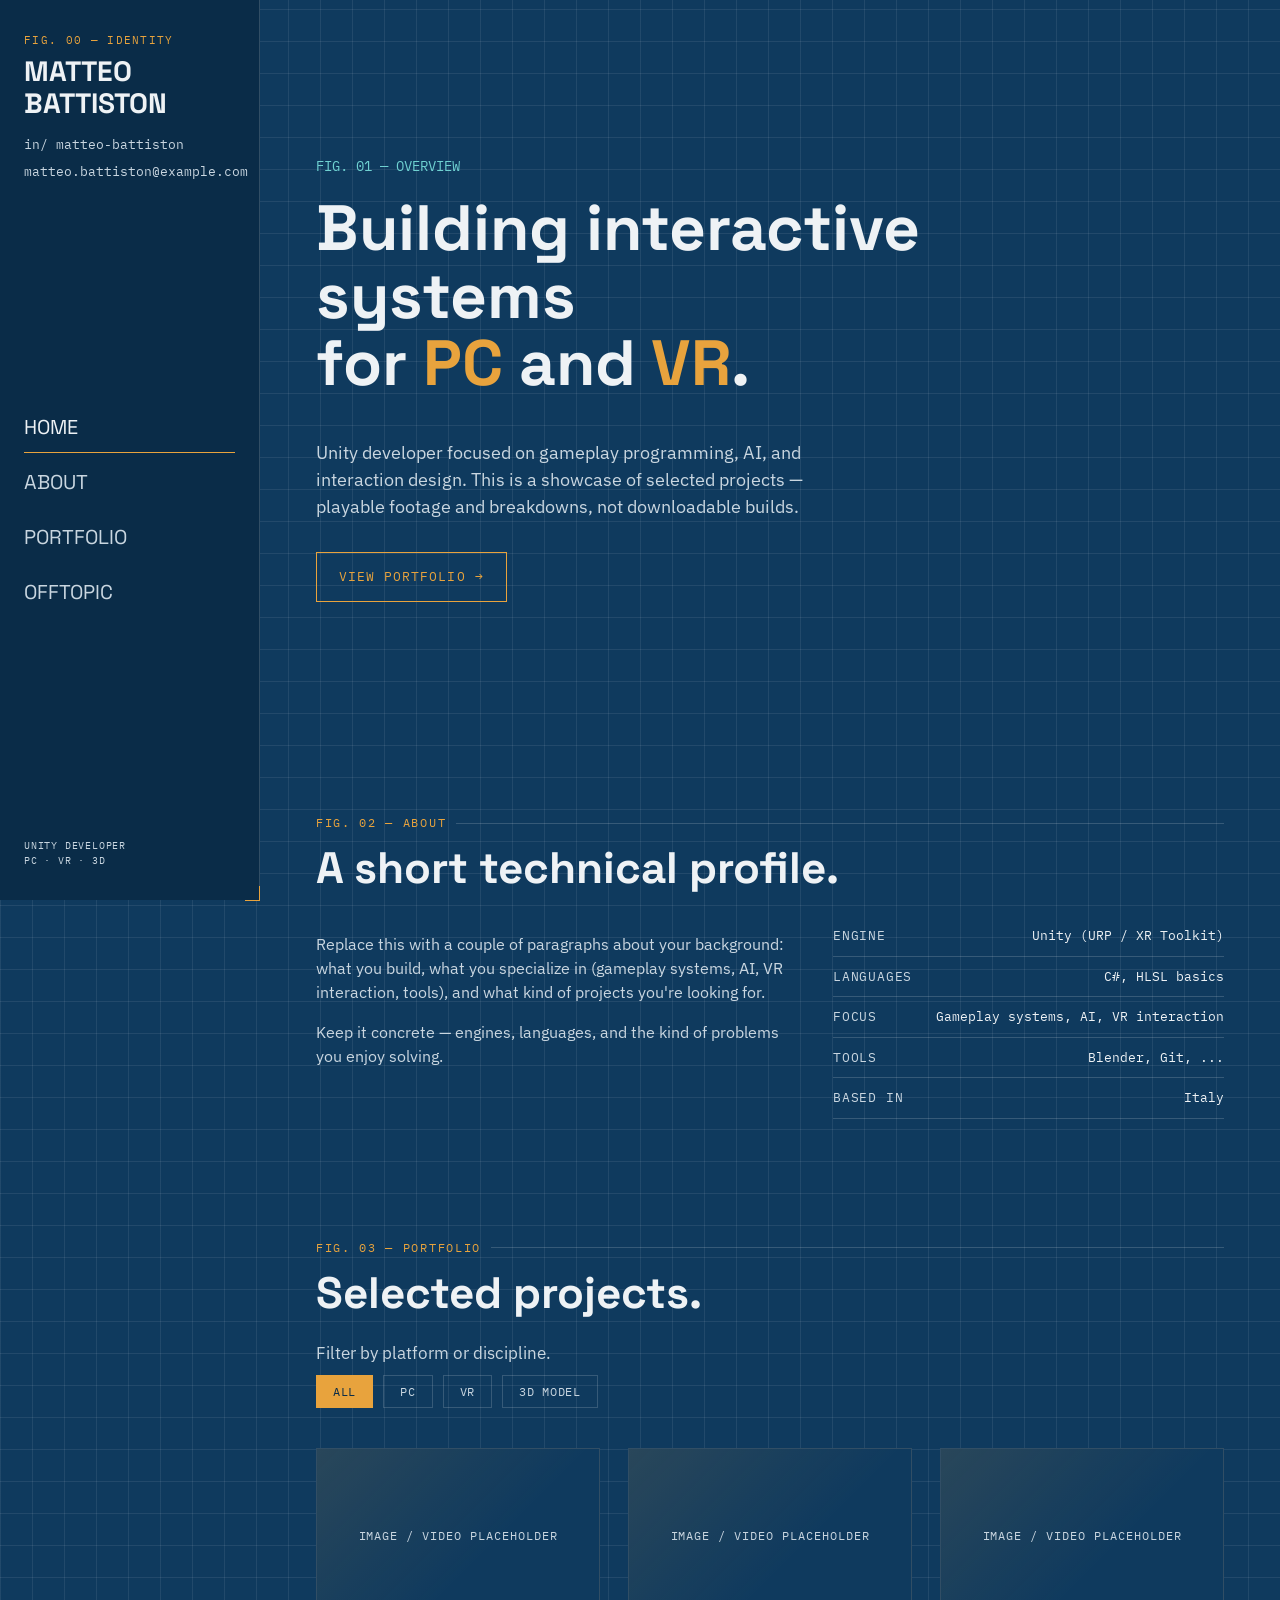
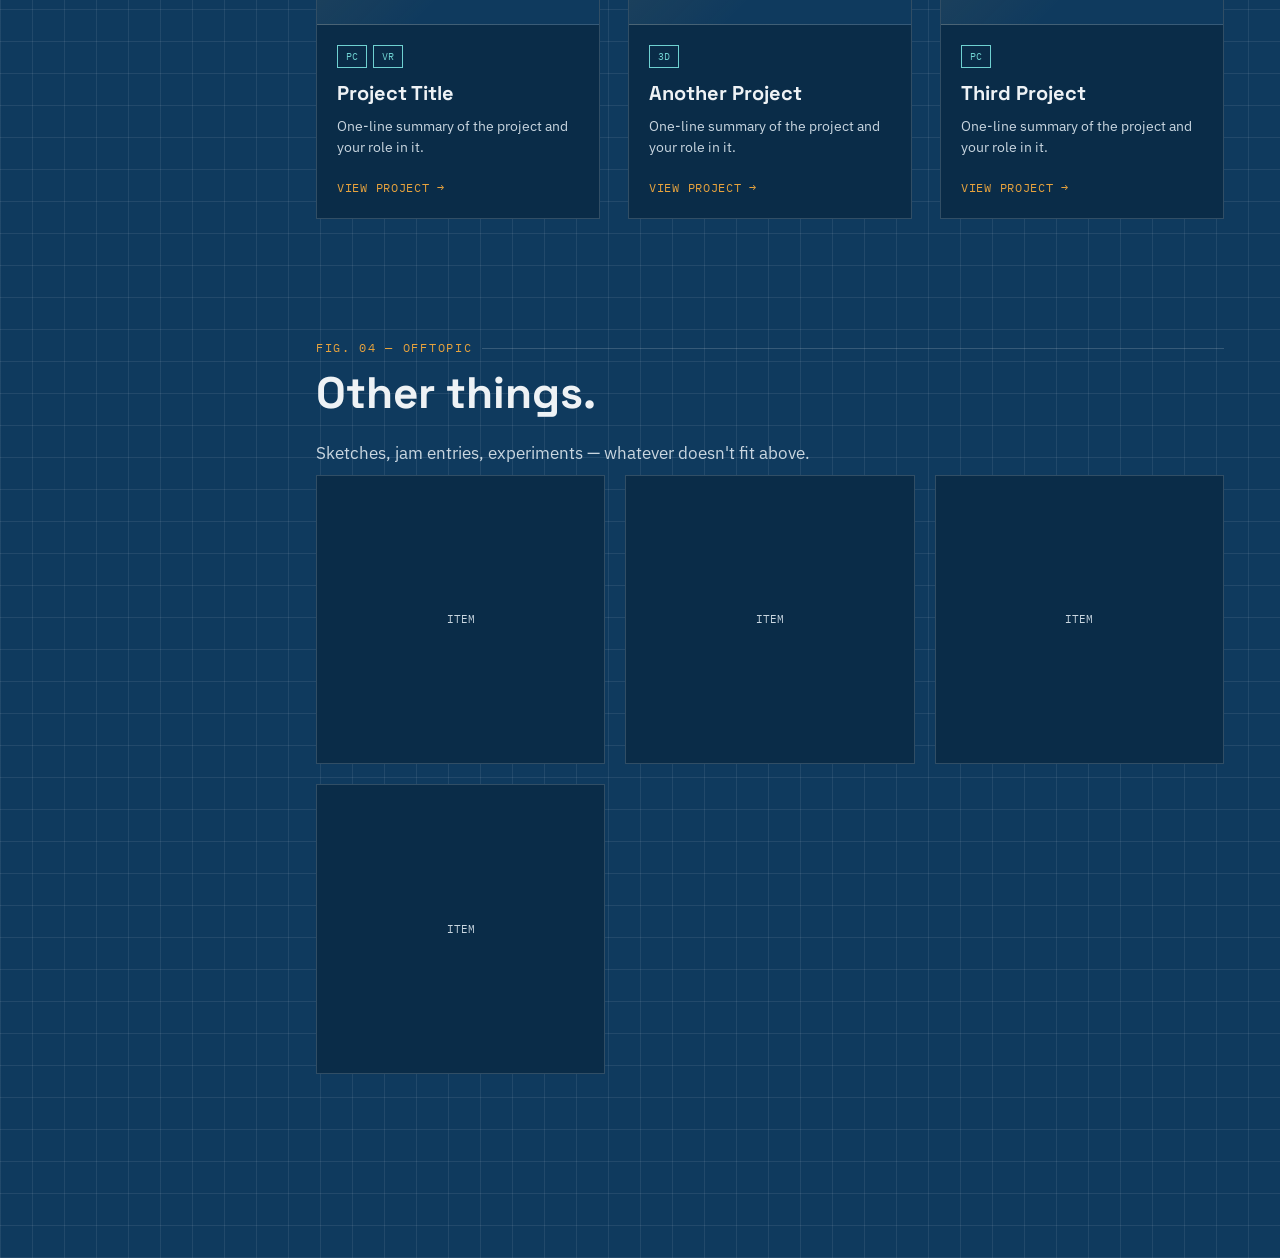
==== index.html @ e44322c7 "Revert "commit" This reverts commit 8cebbd20fed8169272d448eb774181d85ba2c4b0." ====
<!DOCTYPE html>
<html lang="en">
<head>
<meta charset="UTF-8">
<meta name="viewport" content="width=device-width, initial-scale=1.0">
<title>Matteo Battiston — Unity Developer Portfolio</title>
<link rel="preconnect" href="https://fonts.googleapis.com">
<link href="https://fonts.googleapis.com/css2?family=Space+Grotesk:wght@500;700&family=IBM+Plex+Sans:wght@400;500&family=IBM+Plex+Mono:wght@400;500&display=swap" rel="stylesheet">
<link rel="stylesheet" href="css/style.css">
</head>
<body>

<div class="layout">

  <!-- ============ SIDEBAR ============ -->
  <aside class="sidebar crosshair">
    <div>
      <div class="sidebar__id">FIG. 00 — IDENTITY</div>
      <h1 class="sidebar__name">Matteo<br>Battiston</h1>
      <div class="sidebar__contact">
        <a href="https://linkedin.com/in/matteo-battiston" target="_blank" rel="noopener">in/ matteo-battiston</a>
        <a href="mailto:matteo.battiston@example.com">matteo.battiston@example.com</a>
      </div>
    </div>

    <nav class="sidebar__nav">
      <a href="#home" class="is-active">Home</a>
      <a href="#about">About</a>
      <a href="#portfolio">Portfolio</a>
      <a href="#offtopic">Offtopic</a>
    </nav>

    <div class="sidebar__footer">Unity Developer<br>PC · VR · 3D</div>
  </aside>

  <!-- ============ MAIN ============ -->
  <main class="main">

    <!-- ---------- HOME ---------- -->
    <section id="home" class="section hero">
      <div class="hero__role">FIG. 01 — OVERVIEW</div>
      <h2 class="hero__title">Building interactive systems<br>for <span>PC</span> and <span>VR</span>.</h2>
      <p class="hero__desc">
        Unity developer focused on gameplay programming, AI, and interaction design.
        This is a showcase of selected projects — playable footage and breakdowns,
        not downloadable builds.
      </p>
      <a href="#portfolio" class="hero__cta">View Portfolio →</a>
    </section>

    <!-- ---------- ABOUT ---------- -->
    <section id="about" class="section">
      <div class="eyebrow">FIG. 02 — ABOUT</div>
      <h2 class="section__title">A short technical profile.</h2>

      <div class="about__grid">
        <div class="about__text">
          <p>
            Replace this with a couple of paragraphs about your background: what you build,
            what you specialize in (gameplay systems, AI, VR interaction, tools), and what
            kind of projects you're looking for.
          </p>
          <p>
            Keep it concrete — engines, languages, and the kind of problems you enjoy solving.
          </p>
        </div>

        <ul class="spec-list">
          <li><span>Engine</span><span>Unity (URP / XR Toolkit)</span></li>
          <li><span>Languages</span><span>C#, HLSL basics</span></li>
          <li><span>Focus</span><span>Gameplay systems, AI, VR interaction</span></li>
          <li><span>Tools</span><span>Blender, Git, ...</span></li>
          <li><span>Based in</span><span>Italy</span></li>
        </ul>
      </div>
    </section>

    <!-- ---------- PORTFOLIO ---------- -->
    <section id="portfolio" class="section">
      <div class="eyebrow">FIG. 03 — PORTFOLIO</div>
      <h2 class="section__title">Selected projects.</h2>
      <p class="section__lead">Filter by platform or discipline.</p>

      <div class="filters" role="group" aria-label="Filter projects">
        <button class="filter-chip is-active" data-filter="all">All</button>
        <button class="filter-chip" data-filter="pc">PC</button>
        <button class="filter-chip" data-filter="vr">VR</button>
        <button class="filter-chip" data-filter="3d">3D Model</button>
      </div>

      <div class="project-grid" id="project-grid">

        <!-- PROJECT CARD — duplicate this block per project -->
        <article class="project-card" data-tags="pc vr">
          <a href="project-example.html" class="project-card__media">
            <!-- Replace with <img src="assets/your-image.jpg" alt="..."> or a <video> -->
            IMAGE / VIDEO PLACEHOLDER
          </a>
          <div class="project-card__body">
            <div class="project-card__tags"><span>PC</span><span>VR</span></div>
            <h3 class="project-card__title">Project Title</h3>
            <p class="project-card__desc">One-line summary of the project and your role in it.</p>
            <a href="project-example.html" class="project-card__link">View project →</a>
          </div>
        </article>

        <article class="project-card" data-tags="3d">
          <a href="project-example.html" class="project-card__media">
            IMAGE / VIDEO PLACEHOLDER
          </a>
          <div class="project-card__body">
            <div class="project-card__tags"><span>3D</span></div>
            <h3 class="project-card__title">Another Project</h3>
            <p class="project-card__desc">One-line summary of the project and your role in it.</p>
            <a href="project-example.html" class="project-card__link">View project →</a>
          </div>
        </article>

        <article class="project-card" data-tags="pc">
          <a href="project-example.html" class="project-card__media">
            IMAGE / VIDEO PLACEHOLDER
          </a>
          <div class="project-card__body">
            <div class="project-card__tags"><span>PC</span></div>
            <h3 class="project-card__title">Third Project</h3>
            <p class="project-card__desc">One-line summary of the project and your role in it.</p>
            <a href="project-example.html" class="project-card__link">View project →</a>
          </div>
        </article>

      </div>
    </section>

    <!-- ---------- OFFTOPIC ---------- -->
    <section id="offtopic" class="section">
      <div class="eyebrow">FIG. 04 — OFFTOPIC</div>
      <h2 class="section__title">Other things.</h2>
      <p class="section__lead">Sketches, jam entries, experiments — whatever doesn't fit above.</p>

      <div class="offtopic__grid">
        <div class="offtopic__item">ITEM</div>
        <div class="offtopic__item">ITEM</div>
        <div class="offtopic__item">ITEM</div>
        <div class="offtopic__item">ITEM</div>
      </div>
    </section>

  </main>
</div>

<script src="js/main.js"></script>
</body>
</html>
---- css/style.css ----
/* =========================================================
   BLUEPRINT PORTFOLIO — design tokens
   ========================================================= */
:root {
  --ink-blue: #0f3a5e;        /* base blueprint background */
  --ink-blue-deep: #0a2c48;   /* darker panel */
  --grid-line: rgba(255, 255, 255, 0.08);
  --grid-line-strong: rgba(255, 255, 255, 0.16);
  --paper: #eef2f5;           /* off-white "paper" for text blocks */
  --paper-dim: #c9d6e0;
  --amber: #e8a33d;           /* signal accent */
  --amber-dim: #b9822c;
  --cyan-tag: #6fd1d1;

  --font-display: 'Space Grotesk', sans-serif;
  --font-body: 'IBM Plex Sans', sans-serif;
  --font-mono: 'IBM Plex Mono', monospace;
}

* { box-sizing: border-box; }

html { scroll-behavior: smooth; }

body {
  margin: 0;
  background-color: var(--ink-blue);
  background-image:
    repeating-linear-gradient(0deg, var(--grid-line) 0, var(--grid-line) 1px, transparent 1px, transparent 32px),
    repeating-linear-gradient(90deg, var(--grid-line) 0, var(--grid-line) 1px, transparent 1px, transparent 32px);
  color: var(--paper);
  font-family: var(--font-body);
  line-height: 1.5;
}

a { color: inherit; text-decoration: none; }

/* corner registration mark, reused on panels/cards */
.crosshair { position: relative; }
.crosshair::before,
.crosshair::after {
  content: "";
  position: absolute;
  width: 14px;
  height: 14px;
  border: 1px solid var(--amber);
  pointer-events: none;
}
.crosshair::before { top: -1px; left: -1px; border-right: none; border-bottom: none; }
.crosshair::after { bottom: -1px; right: -1px; border-left: none; border-top: none; }

/* =========================================================
   LAYOUT
   ========================================================= */
.layout {
  display: grid;
  grid-template-columns: 260px 1fr;
  min-height: 100vh;
}

/* ---------- SIDEBAR ---------- */
.sidebar {
  position: sticky;
  top: 0;
  align-self: start;
  height: 100vh;
  padding: 32px 24px;
  background: var(--ink-blue-deep);
  border-right: 1px solid var(--grid-line-strong);
  display: flex;
  flex-direction: column;
  gap: 40px;
}

.sidebar__id {
  font-family: var(--font-mono);
  font-size: 11px;
  letter-spacing: 0.12em;
  color: var(--amber);
  text-transform: uppercase;
  margin-bottom: 6px;
}

.sidebar__name {
  font-family: var(--font-display);
  font-size: 28px;
  line-height: 1.15;
  margin: 0 0 16px;
  text-transform: uppercase;
}

.sidebar__contact {
  display: flex;
  flex-direction: column;
  gap: 8px;
  font-family: var(--font-mono);
  font-size: 13px;
  color: var(--paper-dim);
}
.sidebar__contact a:hover { color: var(--amber); }

.sidebar__nav {
  display: flex;
  flex-direction: column;
  gap: 4px;
  margin-top: auto;
  margin-bottom: auto;
}
.sidebar__nav a {
  font-family: var(--font-display);
  font-size: 20px;
  text-transform: uppercase;
  padding: 10px 0;
  color: var(--paper-dim);
  border-bottom: 1px solid transparent;
  transition: color 0.15s ease, border-color 0.15s ease;
}
.sidebar__nav a:hover,
.sidebar__nav a.is-active {
  color: var(--paper);
  border-bottom-color: var(--amber);
}

.sidebar__footer {
  font-family: var(--font-mono);
  font-size: 10px;
  letter-spacing: 0.08em;
  color: var(--paper-dim);
  text-transform: uppercase;
}

/* ---------- MAIN ---------- */
.main { padding: 64px 56px; max-width: 1100px; }

.section { margin-bottom: 120px; scroll-margin-top: 40px; }

.eyebrow {
  font-family: var(--font-mono);
  font-size: 12px;
  letter-spacing: 0.14em;
  text-transform: uppercase;
  color: var(--amber);
  display: flex;
  align-items: center;
  gap: 10px;
  margin-bottom: 12px;
}
.eyebrow::after {
  content: "";
  flex: 1;
  height: 1px;
  background: var(--grid-line-strong);
}

.section__title {
  font-family: var(--font-display);
  font-size: 44px;
  line-height: 1.1;
  margin: 0 0 24px;
  max-width: 720px;
}

.section__lead {
  font-size: 17px;
  color: var(--paper-dim);
  max-width: 560px;
  margin-bottom: 8px;
}

/* ---------- HOME / HERO ---------- */
.hero {
  min-height: 70vh;
  display: flex;
  flex-direction: column;
  justify-content: center;
}
.hero__role {
  font-family: var(--font-mono);
  font-size: 14px;
  color: var(--cyan-tag);
  margin-bottom: 18px;
}
.hero__title {
  font-family: var(--font-display);
  font-size: 64px;
  line-height: 1.05;
  margin: 0 0 24px;
  max-width: 780px;
}
.hero__title span { color: var(--amber); }
.hero__desc {
  font-size: 18px;
  color: var(--paper-dim);
  max-width: 540px;
  margin-bottom: 32px;
}
.hero__cta {
  display: inline-flex;
  align-items: center;
  gap: 10px;
  font-family: var(--font-mono);
  font-size: 13px;
  text-transform: uppercase;
  letter-spacing: 0.08em;
  padding: 14px 22px;
  border: 1px solid var(--amber);
  color: var(--amber);
  width: fit-content;
  transition: background 0.15s ease, color 0.15s ease;
}
.hero__cta:hover { background: var(--amber); color: var(--ink-blue-deep); }

/* ---------- ABOUT ---------- */
.about__grid {
  display: grid;
  grid-template-columns: 1.2fr 1fr;
  gap: 48px;
  align-items: start;
}
.about__text p { color: var(--paper-dim); margin-bottom: 16px; }

.spec-list { list-style: none; margin: 0; padding: 0; }
.spec-list li {
  display: flex;
  justify-content: space-between;
  gap: 16px;
  font-family: var(--font-mono);
  font-size: 13px;
  padding: 10px 0;
  border-bottom: 1px solid var(--grid-line-strong);
}
.spec-list li span:first-child { color: var(--paper-dim); text-transform: uppercase; letter-spacing: 0.06em; }
.spec-list li span:last-child { color: var(--paper); }

/* ---------- PORTFOLIO FILTERS ---------- */
.filters {
  display: flex;
  flex-wrap: wrap;
  gap: 10px;
  margin-bottom: 40px;
}
.filter-chip {
  font-family: var(--font-mono);
  font-size: 12px;
  text-transform: uppercase;
  letter-spacing: 0.06em;
  padding: 8px 16px;
  border: 1px solid var(--grid-line-strong);
  color: var(--paper-dim);
  background: transparent;
  cursor: pointer;
  transition: all 0.15s ease;
}
.filter-chip:hover { border-color: var(--amber); color: var(--paper); }
.filter-chip.is-active {
  background: var(--amber);
  border-color: var(--amber);
  color: var(--ink-blue-deep);
}

/* ---------- PROJECT GRID ---------- */
.project-grid {
  display: grid;
  grid-template-columns: repeat(auto-fill, minmax(280px, 1fr));
  gap: 28px;
}

.project-card {
  background: var(--ink-blue-deep);
  border: 1px solid var(--grid-line-strong);
  display: flex;
  flex-direction: column;
  transition: transform 0.15s ease, border-color 0.15s ease;
}
.project-card:hover { transform: translateY(-4px); border-color: var(--amber); }

.project-card__media {
  aspect-ratio: 16 / 10;
  background:
    linear-gradient(135deg, rgba(232,163,61,0.12), transparent 60%),
    var(--ink-blue);
  border-bottom: 1px solid var(--grid-line-strong);
  display: flex;
  align-items: center;
  justify-content: center;
  color: var(--paper-dim);
  font-family: var(--font-mono);
  font-size: 12px;
  text-transform: uppercase;
  letter-spacing: 0.08em;
}
.project-card__media img,
.project-card__media video {
  width: 100%;
  height: 100%;
  object-fit: cover;
}

.project-card__body { padding: 20px; }

.project-card__tags {
  display: flex;
  gap: 6px;
  margin-bottom: 10px;
  font-family: var(--font-mono);
  font-size: 10px;
  text-transform: uppercase;
}
.project-card__tags span {
  padding: 3px 8px;
  border: 1px solid var(--cyan-tag);
  color: var(--cyan-tag);
}

.project-card__title {
  font-family: var(--font-display);
  font-size: 20px;
  margin: 0 0 8px;
}

.project-card__desc {
  font-size: 14px;
  color: var(--paper-dim);
  margin: 0 0 16px;
}

.project-card__link {
  font-family: var(--font-mono);
  font-size: 12px;
  text-transform: uppercase;
  color: var(--amber);
  letter-spacing: 0.06em;
}
.project-card__link:hover { text-decoration: underline; }

/* ---------- OFFTOPIC / MISC ---------- */
.offtopic__grid {
  display: grid;
  grid-template-columns: repeat(auto-fill, minmax(220px, 1fr));
  gap: 20px;
}
.offtopic__item {
  aspect-ratio: 1;
  background: var(--ink-blue-deep);
  border: 1px solid var(--grid-line-strong);
  display: flex;
  align-items: center;
  justify-content: center;
  color: var(--paper-dim);
  font-family: var(--font-mono);
  font-size: 11px;
  text-transform: uppercase;
}

/* ---------- RESPONSIVE ---------- */
@media (max-width: 860px) {
  .layout { grid-template-columns: 1fr; }
  .sidebar {
    position: relative;
    height: auto;
    flex-direction: row;
    flex-wrap: wrap;
    align-items: center;
    gap: 20px;
  }
  .sidebar__nav { flex-direction: row; flex-wrap: wrap; margin: 0; }
  .main { padding: 40px 24px; }
  .hero__title { font-size: 40px; }
  .about__grid { grid-template-columns: 1fr; }
}

/* Respect reduced motion */
@media (prefers-reduced-motion: reduce) {
  html { scroll-behavior: auto; }
  .project-card, .hero__cta { transition: none; }
}

/* Visible keyboard focus */
a:focus-visible, button:focus-visible {
  outline: 2px solid var(--amber);
  outline-offset: 2px;
}
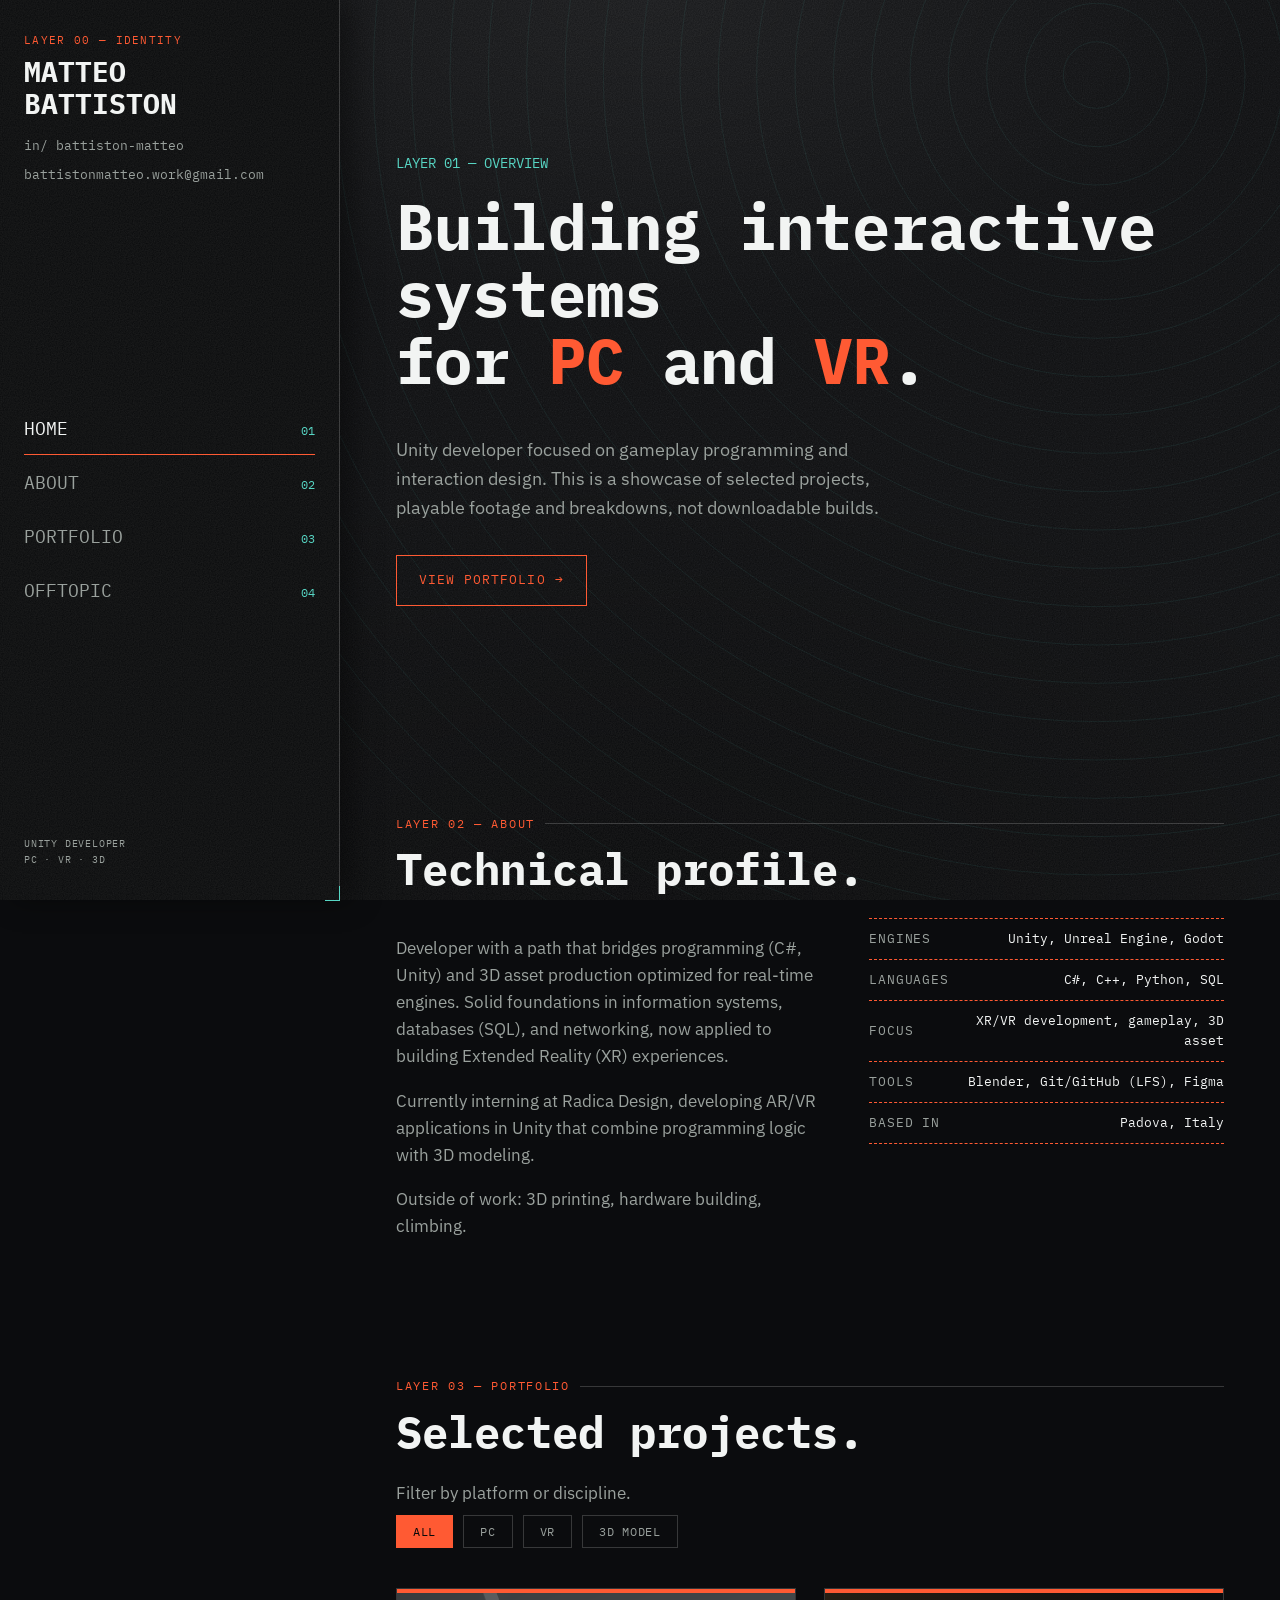
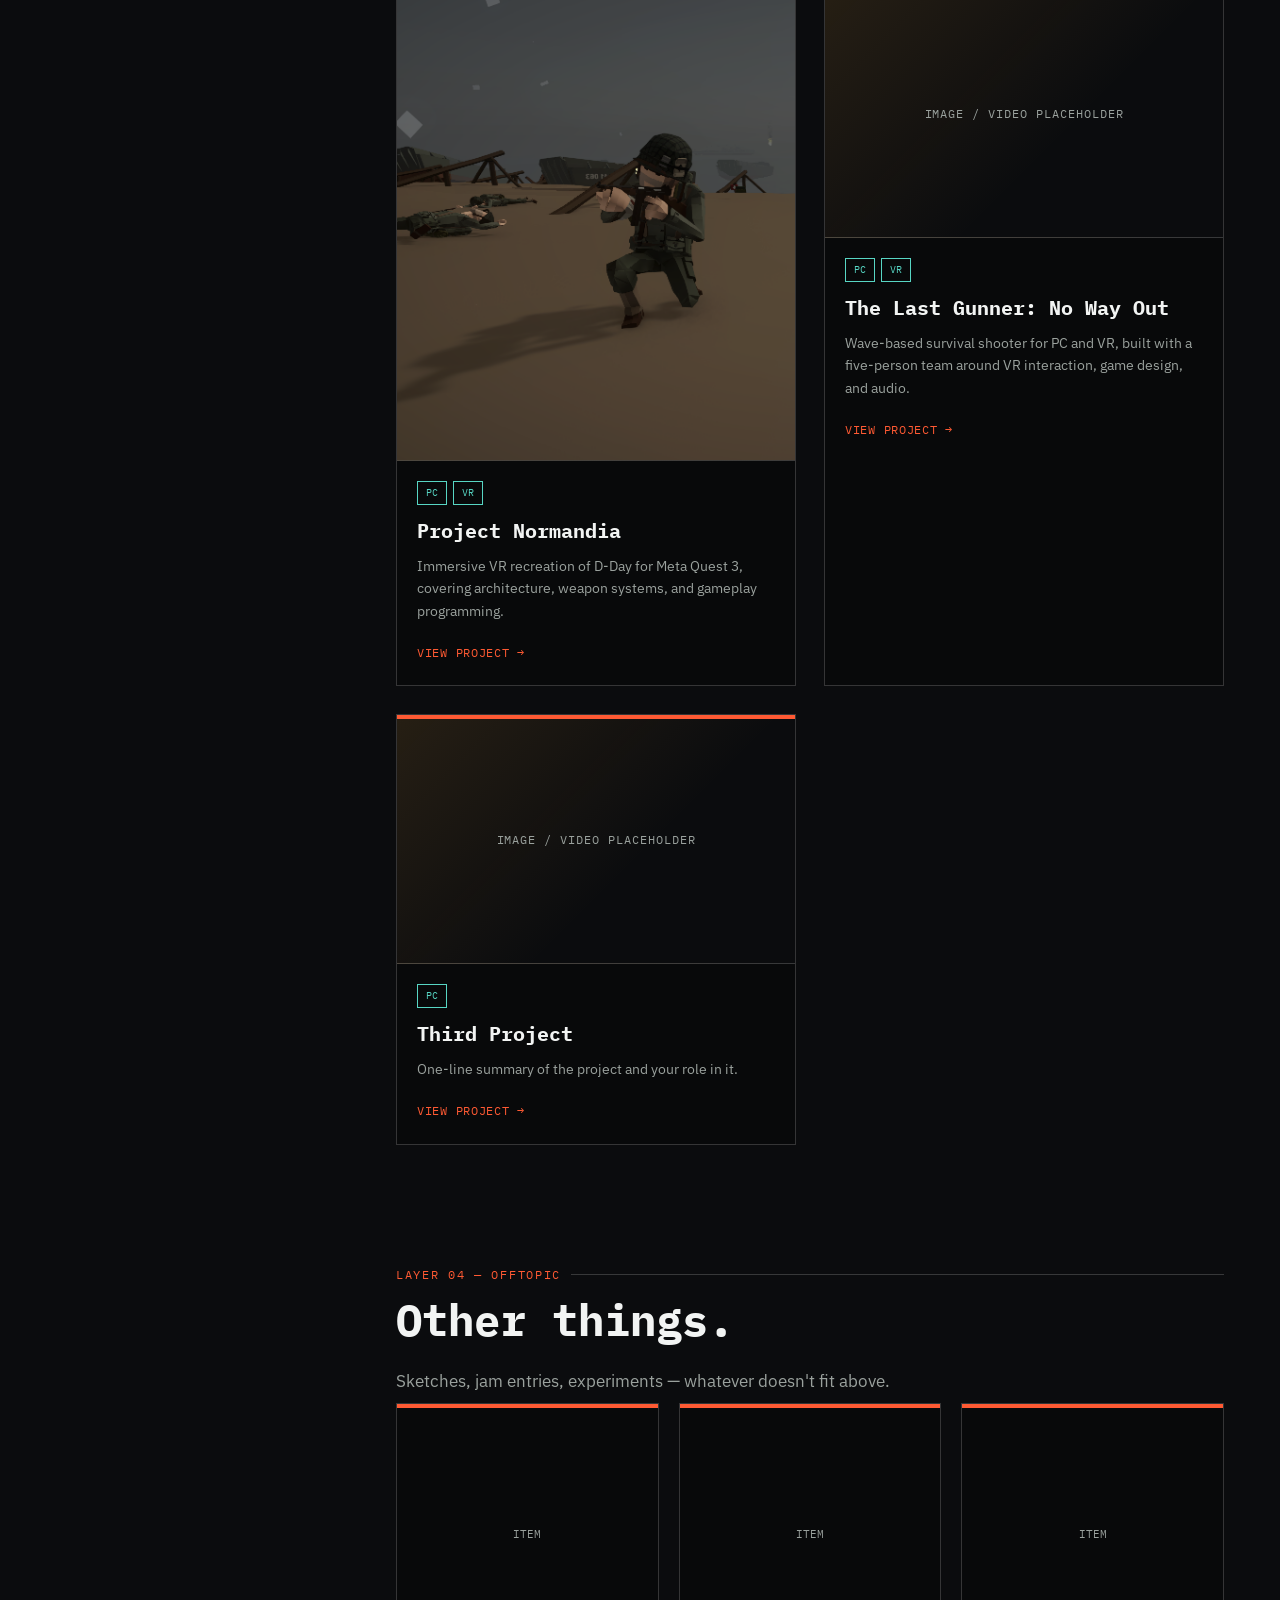
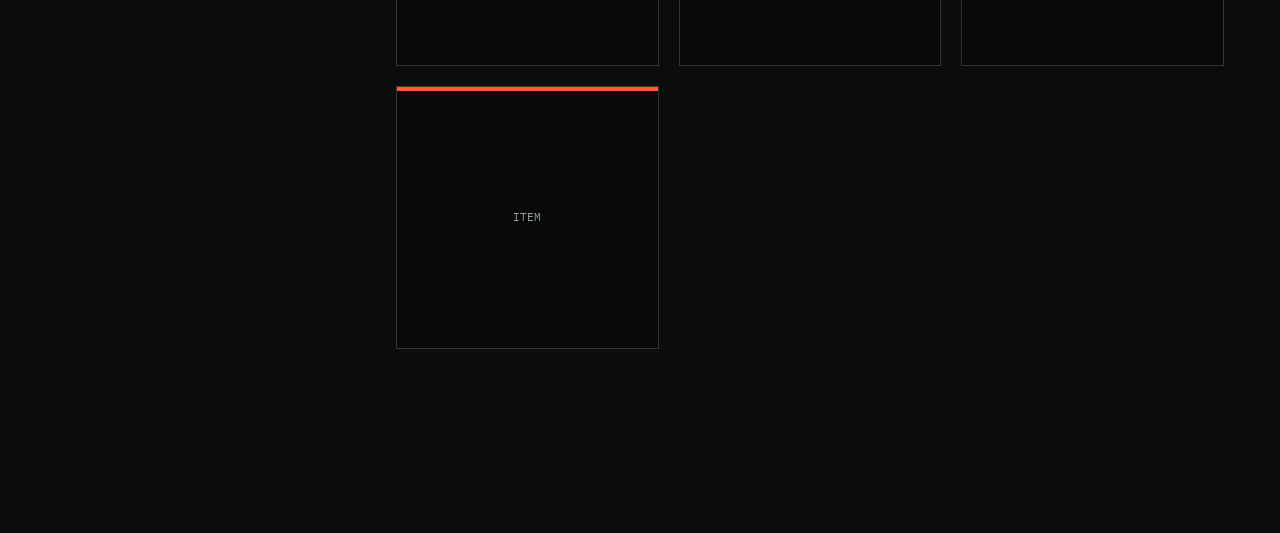
==== commit d5fa8f33: "¨Commit¨" ====
--- a/index.html
+++ b/index.html
@@ -15,19 +15,19 @@
   <!-- ============ SIDEBAR ============ -->
   <aside class="sidebar crosshair">
     <div>
-      <div class="sidebar__id">FIG. 00 — IDENTITY</div>
+      <div class="sidebar__id">LAYER 00 — IDENTITY</div>
       <h1 class="sidebar__name">Matteo<br>Battiston</h1>
       <div class="sidebar__contact">
-        <a href="https://linkedin.com/in/matteo-battiston" target="_blank" rel="noopener">in/ matteo-battiston</a>
-        <a href="mailto:matteo.battiston@example.com">matteo.battiston@example.com</a>
+        <a href="https://www.linkedin.com/in/battiston-matteo/" target="_blank" rel="noopener">in/ battiston-matteo</a>
+        <a href="mailto:battistonmatteo.work@gmail.com">battistonmatteo.work@gmail.com</a>
       </div>
     </div>
 
     <nav class="sidebar__nav">
-      <a href="#home" class="is-active">Home</a>
-      <a href="#about">About</a>
-      <a href="#portfolio">Portfolio</a>
-      <a href="#offtopic">Offtopic</a>
+      <a href="#home" class="is-active">Home<span>01</span></a>
+      <a href="#about">About<span>02</span></a>
+      <a href="#portfolio">Portfolio<span>03</span></a>
+      <a href="#offtopic">Offtopic<span>04</span></a>
     </nav>
 
     <div class="sidebar__footer">Unity Developer<br>PC · VR · 3D</div>
@@ -38,11 +38,11 @@
 
     <!-- ---------- HOME ---------- -->
     <section id="home" class="section hero">
-      <div class="hero__role">FIG. 01 — OVERVIEW</div>
+      <div class="hero__role">LAYER 01 — OVERVIEW</div>
       <h2 class="hero__title">Building interactive systems<br>for <span>PC</span> and <span>VR</span>.</h2>
       <p class="hero__desc">
-        Unity developer focused on gameplay programming, AI, and interaction design.
-        This is a showcase of selected projects — playable footage and breakdowns,
+        Unity developer focused on gameplay programming and interaction design.
+        This is a showcase of selected projects, playable footage and breakdowns,
         not downloadable builds.
       </p>
       <a href="#portfolio" class="hero__cta">View Portfolio →</a>
@@ -50,34 +50,38 @@
 
     <!-- ---------- ABOUT ---------- -->
     <section id="about" class="section">
-      <div class="eyebrow">FIG. 02 — ABOUT</div>
-      <h2 class="section__title">A short technical profile.</h2>
+      <div class="eyebrow">LAYER 02 — ABOUT</div>
+      <h2 class="section__title">Technical profile.</h2>
 
       <div class="about__grid">
         <div class="about__text">
           <p>
-            Replace this with a couple of paragraphs about your background: what you build,
-            what you specialize in (gameplay systems, AI, VR interaction, tools), and what
-            kind of projects you're looking for.
+            Developer with a path that bridges programming (C#, Unity) and 3D asset
+            production optimized for real-time engines. Solid foundations in information systems,
+            databases (SQL), and networking, now applied to building Extended Reality (XR) experiences.
           </p>
           <p>
-            Keep it concrete — engines, languages, and the kind of problems you enjoy solving.
+            Currently interning at Radica Design, developing AR/VR applications in Unity that combine
+            programming logic with 3D modeling.
+          </p>
+          <p>
+            Outside of work: 3D printing, hardware building, climbing.
           </p>
         </div>
 
         <ul class="spec-list">
-          <li><span>Engine</span><span>Unity (URP / XR Toolkit)</span></li>
-          <li><span>Languages</span><span>C#, HLSL basics</span></li>
-          <li><span>Focus</span><span>Gameplay systems, AI, VR interaction</span></li>
-          <li><span>Tools</span><span>Blender, Git, ...</span></li>
-          <li><span>Based in</span><span>Italy</span></li>
+          <li><span>Engines</span><span>Unity, Unreal Engine, Godot</span></li>
+          <li><span>Languages</span><span>C#, C++, Python, SQL</span></li>
+          <li><span>Focus</span><span>XR/VR development, gameplay, 3D asset</span></li>
+          <li><span>Tools</span><span>Blender, Git/GitHub (LFS), Figma</span></li>
+          <li><span>Based in</span><span>Padova, Italy</span></li>
         </ul>
       </div>
     </section>
 
     <!-- ---------- PORTFOLIO ---------- -->
     <section id="portfolio" class="section">
-      <div class="eyebrow">FIG. 03 — PORTFOLIO</div>
+      <div class="eyebrow">LAYER 03 — PORTFOLIO</div>
       <h2 class="section__title">Selected projects.</h2>
       <p class="section__lead">Filter by platform or discipline.</p>
 
@@ -92,27 +96,26 @@
 
         <!-- PROJECT CARD — duplicate this block per project -->
         <article class="project-card" data-tags="pc vr">
-          <a href="project-example.html" class="project-card__media">
-            <!-- Replace with <img src="assets/your-image.jpg" alt="..."> or a <video> -->
+          <a href="project-normandia.html" class="project-card__media">
+            <img src="assets/normandia/hero-soldier-kneeling.png" alt="Soldier kneeling and firing a Thompson near the landing craft on the beach" style="object-position: 60% 40%;">
+          </a>
+          <div class="project-card__body">
+            <div class="project-card__tags"><span>PC</span><span>VR</span></div>
+            <h3 class="project-card__title">Project Normandia</h3>
+            <p class="project-card__desc">Immersive VR recreation of D-Day for Meta Quest 3, covering architecture, weapon systems, and gameplay programming.</p>
+            <a href="project-normandia.html" class="project-card__link">View project →</a>
+          </div>
+        </article>
+
+        <article class="project-card" data-tags="pc vr">
+          <a href="project-lastgunner.html" class="project-card__media">
             IMAGE / VIDEO PLACEHOLDER
           </a>
           <div class="project-card__body">
             <div class="project-card__tags"><span>PC</span><span>VR</span></div>
-            <h3 class="project-card__title">Project Title</h3>
-            <p class="project-card__desc">One-line summary of the project and your role in it.</p>
-            <a href="project-example.html" class="project-card__link">View project →</a>
-          </div>
-        </article>
-
-        <article class="project-card" data-tags="3d">
-          <a href="project-example.html" class="project-card__media">
-            IMAGE / VIDEO PLACEHOLDER
-          </a>
-          <div class="project-card__body">
-            <div class="project-card__tags"><span>3D</span></div>
-            <h3 class="project-card__title">Another Project</h3>
-            <p class="project-card__desc">One-line summary of the project and your role in it.</p>
-            <a href="project-example.html" class="project-card__link">View project →</a>
+            <h3 class="project-card__title">The Last Gunner: No Way Out</h3>
+            <p class="project-card__desc">Wave-based survival shooter for PC and VR, built with a five-person team around VR interaction, game design, and audio.</p>
+            <a href="project-lastgunner.html" class="project-card__link">View project →</a>
           </div>
         </article>
 
@@ -133,7 +136,7 @@
 
     <!-- ---------- OFFTOPIC ---------- -->
     <section id="offtopic" class="section">
-      <div class="eyebrow">FIG. 04 — OFFTOPIC</div>
+      <div class="eyebrow">LAYER 04 — OFFTOPIC</div>
       <h2 class="section__title">Other things.</h2>
       <p class="section__lead">Sketches, jam entries, experiments — whatever doesn't fit above.</p>
 
--- a/css/style.css
+++ b/css/style.css
@@ -1,20 +1,26 @@
 /* =========================================================
-   BLUEPRINT PORTFOLIO — design tokens
+   PRINT BED PORTFOLIO — design tokens
    ========================================================= */
 :root {
-  --ink-blue: #0f3a5e;        /* base blueprint background */
-  --ink-blue-deep: #0a2c48;   /* darker panel */
-  --grid-line: rgba(255, 255, 255, 0.08);
-  --grid-line-strong: rgba(255, 255, 255, 0.16);
-  --paper: #eef2f5;           /* off-white "paper" for text blocks */
-  --paper-dim: #c9d6e0;
-  --amber: #e8a33d;           /* signal accent */
-  --amber-dim: #b9822c;
-  --cyan-tag: #6fd1d1;
-
-  --font-display: 'Space Grotesk', sans-serif;
+  --ink-blue: #0b0c0e;        /* build-plate background */
+  --ink-blue-deep: #08090a;   /* darker panel, more separation from main */
+  --grid-line: rgba(255, 255, 255, 0.09);
+  --grid-line-strong: rgba(255, 255, 255, 0.18);
+  --paper: #f2f4f3;           /* near-white for text blocks */
+  --paper-dim: #9aa19d;
+  --amber: #ff5a33;           /* nozzle accent */
+  --amber-dim: #cc4626;
+  --cyan-tag: #57d6c4;        /* cool-plastic accent */
+
+  --font-display: 'IBM Plex Mono', monospace;
   --font-body: 'IBM Plex Sans', sans-serif;
   --font-mono: 'IBM Plex Mono', monospace;
+
+  /* fine render-grain, tiled — viewport texture instead of a flat fill */
+  --noise: url("data:image/svg+xml,%3Csvg xmlns='http://www.w3.org/2000/svg' width='90' height='90'%3E%3Cfilter id='n'%3E%3CfeTurbulence type='fractalNoise' baseFrequency='0.85' numOctaves='2' stitchTiles='stitch'/%3E%3CfeColorMatrix type='matrix' values='0 0 0 0 1  0 0 0 0 1  0 0 0 0 1  0 0 0 0.09 0'/%3E%3C/filter%3E%3Crect width='90' height='90' filter='url(%23n)'/%3E%3C/svg%3E");
+
+  /* single non-tiled ring cluster, off-center — not repeated across the page */
+  --rings: url("data:image/svg+xml,%3Csvg xmlns='http://www.w3.org/2000/svg' width='1920' height='1080' viewBox='0 0 1920 1080'%3E%3Ccircle cx='1700' cy='90' r='40' fill='none' stroke='rgb(87,214,196)' stroke-opacity='0.09' stroke-width='1'/%3E%3Ccircle cx='1700' cy='90' r='86' fill='none' stroke='rgb(87,214,196)' stroke-opacity='0.09' stroke-width='1'/%3E%3Ccircle cx='1700' cy='90' r='132' fill='none' stroke='rgb(87,214,196)' stroke-opacity='0.09' stroke-width='1'/%3E%3Ccircle cx='1700' cy='90' r='178' fill='none' stroke='rgb(87,214,196)' stroke-opacity='0.09' stroke-width='1'/%3E%3Ccircle cx='1700' cy='90' r='224' fill='none' stroke='rgb(87,214,196)' stroke-opacity='0.09' stroke-width='1'/%3E%3Ccircle cx='1700' cy='90' r='270' fill='none' stroke='rgb(87,214,196)' stroke-opacity='0.09' stroke-width='1'/%3E%3Ccircle cx='1700' cy='90' r='316' fill='none' stroke='rgb(87,214,196)' stroke-opacity='0.09' stroke-width='1'/%3E%3Ccircle cx='1700' cy='90' r='362' fill='none' stroke='rgb(87,214,196)' stroke-opacity='0.09' stroke-width='1'/%3E%3Ccircle cx='1700' cy='90' r='408' fill='none' stroke='rgb(87,214,196)' stroke-opacity='0.09' stroke-width='1'/%3E%3Ccircle cx='1700' cy='90' r='454' fill='none' stroke='rgb(87,214,196)' stroke-opacity='0.09' stroke-width='1'/%3E%3Ccircle cx='1700' cy='90' r='500' fill='none' stroke='rgb(87,214,196)' stroke-opacity='0.09' stroke-width='1'/%3E%3Ccircle cx='1700' cy='90' r='546' fill='none' stroke='rgb(87,214,196)' stroke-opacity='0.09' stroke-width='1'/%3E%3Ccircle cx='1700' cy='90' r='592' fill='none' stroke='rgb(87,214,196)' stroke-opacity='0.09' stroke-width='1'/%3E%3Ccircle cx='1700' cy='90' r='638' fill='none' stroke='rgb(87,214,196)' stroke-opacity='0.09' stroke-width='1'/%3E%3Ccircle cx='1700' cy='90' r='684' fill='none' stroke='rgb(87,214,196)' stroke-opacity='0.09' stroke-width='1'/%3E%3Ccircle cx='1700' cy='90' r='730' fill='none' stroke='rgb(87,214,196)' stroke-opacity='0.09' stroke-width='1'/%3E%3Ccircle cx='1700' cy='90' r='776' fill='none' stroke='rgb(87,214,196)' stroke-opacity='0.09' stroke-width='1'/%3E%3Ccircle cx='1700' cy='90' r='822' fill='none' stroke='rgb(87,214,196)' stroke-opacity='0.09' stroke-width='1'/%3E%3Ccircle cx='1700' cy='90' r='868' fill='none' stroke='rgb(87,214,196)' stroke-opacity='0.09' stroke-width='1'/%3E%3Ccircle cx='1700' cy='90' r='914' fill='none' stroke='rgb(87,214,196)' stroke-opacity='0.09' stroke-width='1'/%3E%3Ccircle cx='1700' cy='90' r='960' fill='none' stroke='rgb(87,214,196)' stroke-opacity='0.09' stroke-width='1'/%3E%3Ccircle cx='1700' cy='90' r='1006' fill='none' stroke='rgb(87,214,196)' stroke-opacity='0.09' stroke-width='1'/%3E%3Ccircle cx='1700' cy='90' r='1052' fill='none' stroke='rgb(87,214,196)' stroke-opacity='0.09' stroke-width='1'/%3E%3Ccircle cx='1700' cy='90' r='1098' fill='none' stroke='rgb(87,214,196)' stroke-opacity='0.09' stroke-width='1'/%3E%3Ccircle cx='1700' cy='90' r='1144' fill='none' stroke='rgb(87,214,196)' stroke-opacity='0.09' stroke-width='1'/%3E%3Ccircle cx='1700' cy='90' r='1190' fill='none' stroke='rgb(87,214,196)' stroke-opacity='0.09' stroke-width='1'/%3E%3C/svg%3E");
 }
 
 * { box-sizing: border-box; }
@@ -25,16 +31,23 @@
   margin: 0;
   background-color: var(--ink-blue);
   background-image:
-    repeating-linear-gradient(0deg, var(--grid-line) 0, var(--grid-line) 1px, transparent 1px, transparent 32px),
-    repeating-linear-gradient(90deg, var(--grid-line) 0, var(--grid-line) 1px, transparent 1px, transparent 32px);
+    var(--noise),
+    var(--rings),
+    radial-gradient(ellipse 80% 60% at 50% 0%, rgba(255, 255, 255, 0.05), transparent 60%),
+    radial-gradient(ellipse 120% 90% at 50% 100%, rgba(0, 0, 0, 0.4), transparent 55%);
+  background-repeat: repeat, no-repeat, no-repeat, no-repeat;
+  background-position: 0 0, top right, 0 0, 0 0;
+  background-size: auto, cover, auto, auto;
+  background-attachment: fixed, fixed, fixed, fixed;
   color: var(--paper);
   font-family: var(--font-body);
-  line-height: 1.5;
+  font-size: 17px;
+  line-height: 1.6;
 }
 
 a { color: inherit; text-decoration: none; }
 
-/* corner registration mark, reused on panels/cards */
+/* corner registration mark, reused on panels/cards — nozzle / bed-temp colors */
 .crosshair { position: relative; }
 .crosshair::before,
 .crosshair::after {
@@ -46,14 +59,14 @@
   pointer-events: none;
 }
 .crosshair::before { top: -1px; left: -1px; border-right: none; border-bottom: none; }
-.crosshair::after { bottom: -1px; right: -1px; border-left: none; border-top: none; }
+.crosshair::after { bottom: -1px; right: -1px; border-left: none; border-top: none; border-color: var(--cyan-tag); }
 
 /* =========================================================
    LAYOUT
    ========================================================= */
 .layout {
   display: grid;
-  grid-template-columns: 260px 1fr;
+  grid-template-columns: 340px 1fr;
   min-height: 100vh;
 }
 
@@ -64,8 +77,11 @@
   align-self: start;
   height: 100vh;
   padding: 32px 24px;
-  background: var(--ink-blue-deep);
+  background-color: var(--ink-blue-deep);
+  background-image: var(--noise);
+  background-repeat: repeat;
   border-right: 1px solid var(--grid-line-strong);
+  box-shadow: 12px 0 28px rgba(0, 0, 0, 0.4);
   display: flex;
   flex-direction: column;
   gap: 40px;
@@ -107,13 +123,17 @@
 }
 .sidebar__nav a {
   font-family: var(--font-display);
-  font-size: 20px;
+  font-size: 18px;
   text-transform: uppercase;
   padding: 10px 0;
   color: var(--paper-dim);
   border-bottom: 1px solid transparent;
+  display: flex;
+  justify-content: space-between;
+  align-items: baseline;
   transition: color 0.15s ease, border-color 0.15s ease;
 }
+.sidebar__nav a span { font-size: 12px; color: var(--cyan-tag); }
 .sidebar__nav a:hover,
 .sidebar__nav a.is-active {
   color: var(--paper);
@@ -168,6 +188,7 @@
 
 /* ---------- HOME / HERO ---------- */
 .hero {
+  position: relative;
   min-height: 70vh;
   display: flex;
   flex-direction: column;
@@ -221,15 +242,100 @@
 .spec-list { list-style: none; margin: 0; padding: 0; }
 .spec-list li {
   display: flex;
+  align-items: center;
   justify-content: space-between;
   gap: 16px;
   font-family: var(--font-mono);
   font-size: 13px;
+  line-height: 20px;
   padding: 10px 0;
-  border-bottom: 1px solid var(--grid-line-strong);
-}
-.spec-list li span:first-child { color: var(--paper-dim); text-transform: uppercase; letter-spacing: 0.06em; }
-.spec-list li span:last-child { color: var(--paper); }
+  border-top: 1px dashed var(--grid-line-strong);
+}
+.spec-list li:last-child { border-bottom: 1px dashed var(--grid-line-strong); }
+.spec-list li.is-visible { border-top-color: var(--amber); }
+.spec-list li:last-child.is-visible { border-bottom-color: var(--amber); }
+.spec-list li span:first-child { flex: 0 0 auto; color: var(--paper-dim); text-transform: uppercase; letter-spacing: 0.06em; }
+.spec-list li span:last-child { flex: 1 1 auto; color: var(--paper); text-align: right; }
+
+/* ---------- PROJECT DETAIL — ALTERNATING ROWS ---------- */
+.detail-row {
+  display: flex;
+  align-items: center;
+  gap: 48px;
+  margin-bottom: 56px;
+}
+.detail-row.is-reverse { flex-direction: row-reverse; }
+.detail-row__media { flex: 1 1 45%; min-width: 0; }
+.detail-row__text { flex: 1 1 55%; min-width: 0; }
+.detail-row__text h3 {
+  font-family: var(--font-display);
+  font-size: 23px;
+  margin-top: 0;
+  color: var(--paper);
+}
+.detail-row__text p, .detail-row__text li { color: var(--paper-dim); font-size: 17px; }
+.detail-row__text ul { padding-left: 20px; margin: 0; }
+.detail-row__text li { margin-bottom: 8px; }
+
+/* ---------- IMAGE GALLERY (slideshow with arrows/dots) ---------- */
+.gallery { position: relative; overflow: hidden; }
+.gallery__track {
+  display: flex;
+  width: 100%;
+  height: 100%;
+  transition: transform 0.45s cubic-bezier(0.65, 0, 0.35, 1);
+}
+.gallery__track img,
+.gallery__track video {
+  flex: 0 0 100%;
+  width: 100%;
+  height: 100%;
+  object-fit: cover;
+}
+.gallery__arrow {
+  position: absolute;
+  top: 50%;
+  transform: translateY(-50%);
+  width: 36px;
+  height: 36px;
+  background: rgba(0, 0, 0, 0.45);
+  border: 1px solid var(--grid-line-strong);
+  color: var(--paper);
+  font-size: 20px;
+  line-height: 1;
+  cursor: pointer;
+  z-index: 3;
+  transition: border-color 0.15s ease, color 0.15s ease, background 0.15s ease;
+}
+.gallery__arrow:hover { border-color: var(--amber); color: var(--amber); background: rgba(0, 0, 0, 0.65); }
+.gallery__arrow--prev { left: 8px; }
+.gallery__arrow--next { right: 8px; }
+.gallery__dots {
+  position: absolute;
+  bottom: 10px;
+  left: 50%;
+  transform: translateX(-50%);
+  display: flex;
+  gap: 6px;
+  z-index: 3;
+}
+.gallery__dot {
+  width: 6px;
+  height: 6px;
+  border-radius: 50%;
+  border: none;
+  padding: 0;
+  background: rgba(255, 255, 255, 0.4);
+  cursor: pointer;
+}
+.gallery__dot.is-active { background: var(--amber); }
+/* Single-image galleries hide the chrome entirely — set by JS via this class */
+.gallery.has-one-slide .gallery__arrow,
+.gallery.has-one-slide .gallery__dots { display: none; }
+
+@media (prefers-reduced-motion: reduce) {
+  .gallery__track { transition: none !important; }
+}
 
 /* ---------- PORTFOLIO FILTERS ---------- */
 .filters {
@@ -350,6 +456,43 @@
   font-size: 11px;
   text-transform: uppercase;
 }
+
+/* ---------- SCROLL REVEAL ("printing in" on scroll) ---------- */
+.reveal {
+  opacity: 0;
+  transform: translateY(28px);
+  transition: opacity 0.6s cubic-bezier(0.16, 0.8, 0.3, 1),
+              transform 0.6s cubic-bezier(0.16, 0.8, 0.3, 1);
+}
+.reveal.is-visible { opacity: 1; transform: translateY(0); }
+
+/* Cards/list rows get an amber "trace" line drawn in as they reveal —
+   echoes the nozzle laying down a line, matching the print-bed theme. */
+.reveal--trace { position: relative; overflow: hidden; }
+.reveal--trace::before {
+  content: "";
+  position: absolute;
+  top: 0;
+  left: 0;
+  height: 3px;
+  width: 100%;
+  background: var(--amber);
+  opacity: 0;
+  transition: opacity 0.4s ease 0.15s;
+  z-index: 2;
+  /* Rows can land on a fractional pixel offset depending on cumulative
+     row heights above them, which lets the browser's antialiasing wash
+     out a hairline bar almost completely — box-shadow reinforces it
+     regardless of the exact sub-pixel position. */
+  box-shadow: 0 0 0 1px var(--amber);
+}
+.reveal--trace.is-visible::before { opacity: 1; }
+
+/* Project card hover gets a bit more life: media zooms slightly */
+.project-card__media img,
+.project-card__media video { transition: transform 0.4s ease; }
+.project-card:hover .project-card__media img,
+.project-card:hover .project-card__media video { transform: scale(1.05); }
 
 /* ---------- RESPONSIVE ---------- */
 @media (max-width: 860px) {
@@ -366,12 +509,66 @@
   .main { padding: 40px 24px; }
   .hero__title { font-size: 40px; }
   .about__grid { grid-template-columns: 1fr; }
+  .detail-row, .detail-row.is-reverse { flex-direction: column; }
+}
+
+/* ---------- LIGHTBOX (click an image to zoom) ---------- */
+.is-zoomable { cursor: zoom-in; }
+
+.lightbox-overlay {
+  position: fixed;
+  inset: 0;
+  background: rgba(4, 4, 3, 0.88);
+  display: flex;
+  align-items: center;
+  justify-content: center;
+  padding: 40px;
+  opacity: 0;
+  pointer-events: none;
+  transition: opacity 0.25s ease;
+  z-index: 1000;
+}
+.lightbox-overlay.is-open { opacity: 1; pointer-events: auto; }
+.lightbox-overlay img {
+  max-width: 90vw;
+  max-height: 90vh;
+  object-fit: contain;
+  box-shadow: 0 30px 80px rgba(0, 0, 0, 0.6);
+  cursor: zoom-out;
+  transform: scale(0.96);
+  transition: transform 0.25s ease;
+}
+.lightbox-overlay.is-open img { transform: scale(1); }
+.lightbox-overlay__close {
+  position: absolute;
+  top: 24px;
+  right: 32px;
+  color: var(--paper);
+  font-family: var(--font-mono);
+  font-size: 28px;
+  line-height: 1;
+  background: none;
+  border: 1px solid var(--grid-line-strong);
+  width: 40px;
+  height: 40px;
+  cursor: pointer;
+  transition: border-color 0.15s ease, color 0.15s ease;
+}
+.lightbox-overlay__close:hover { border-color: var(--amber); color: var(--amber); }
+
+@media (prefers-reduced-motion: reduce) {
+  .lightbox-overlay, .lightbox-overlay img { transition: none !important; }
 }
 
 /* Respect reduced motion */
 @media (prefers-reduced-motion: reduce) {
   html { scroll-behavior: auto; }
   .project-card, .hero__cta { transition: none; }
+  .reveal, .reveal--trace::before, .project-card__media img, .project-card__media video {
+    transition: none !important;
+    opacity: 1 !important;
+    transform: none !important;
+  }
 }
 
 /* Visible keyboard focus */
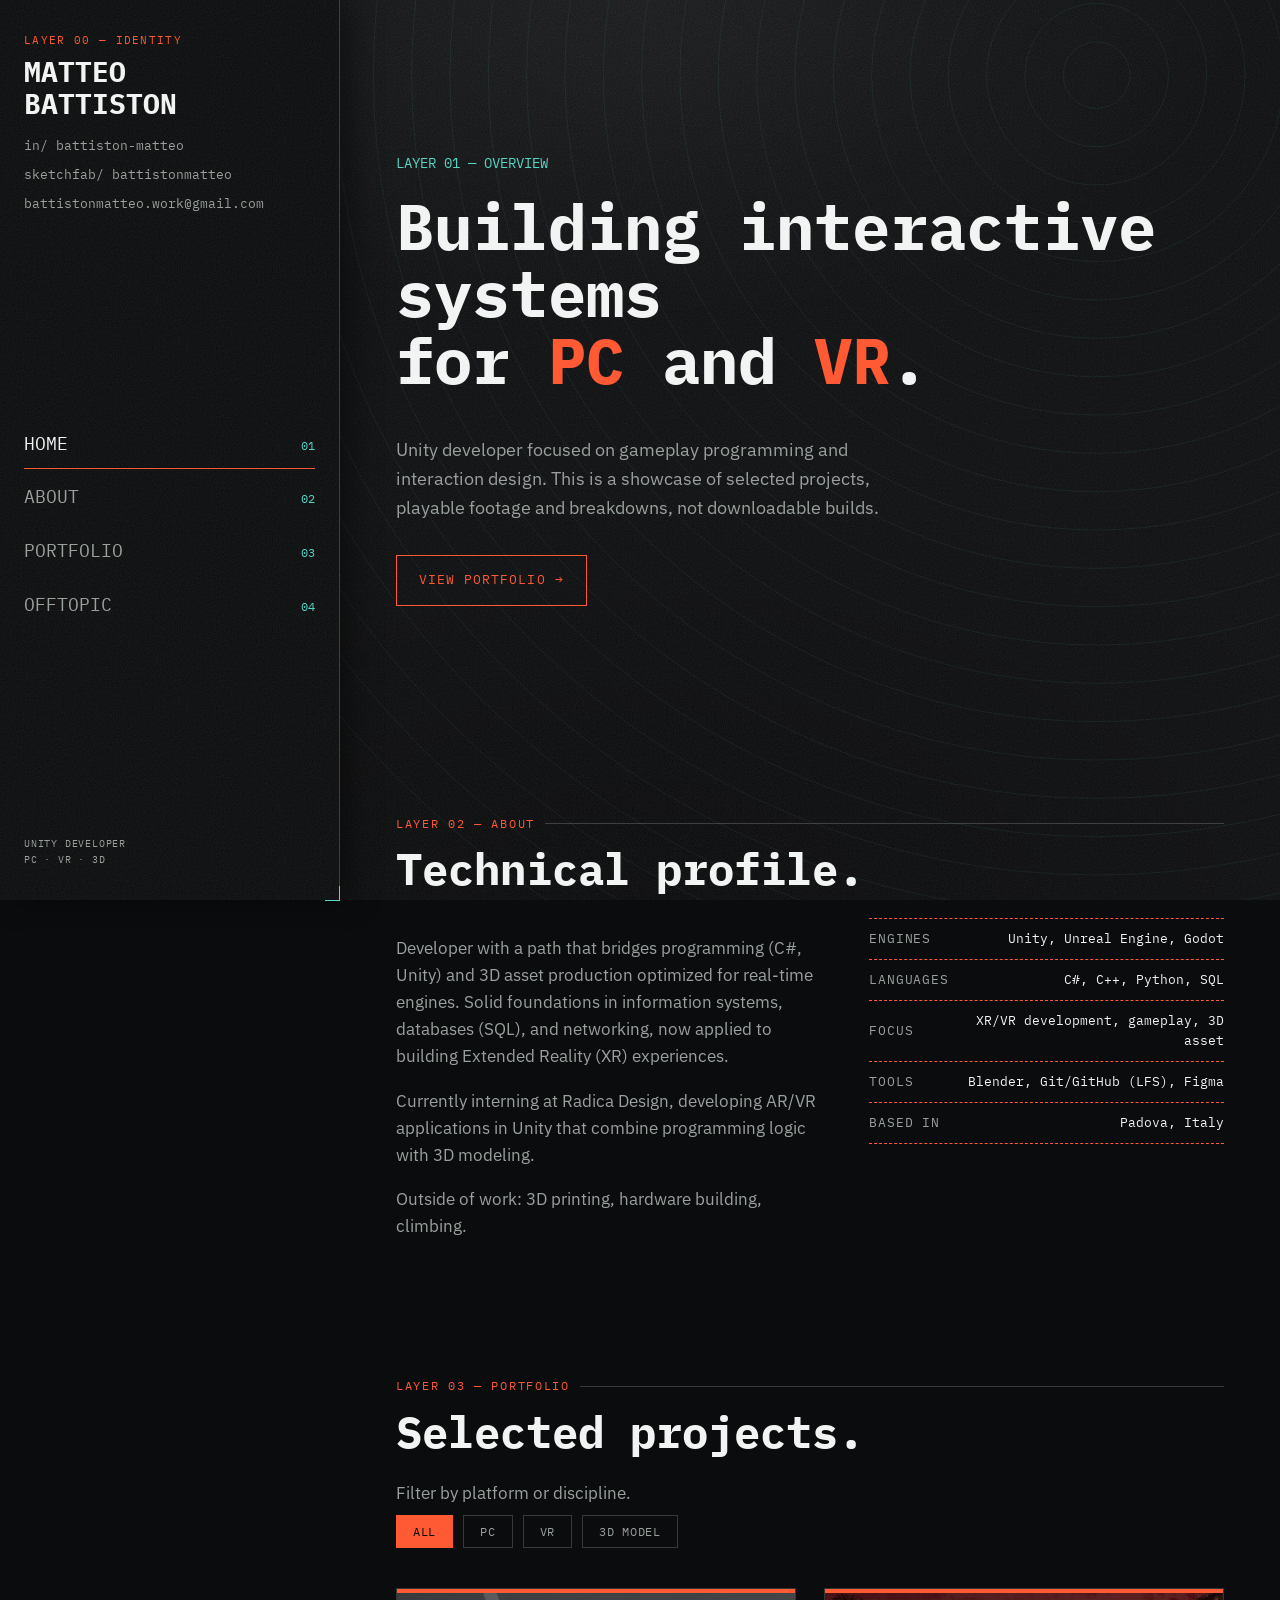
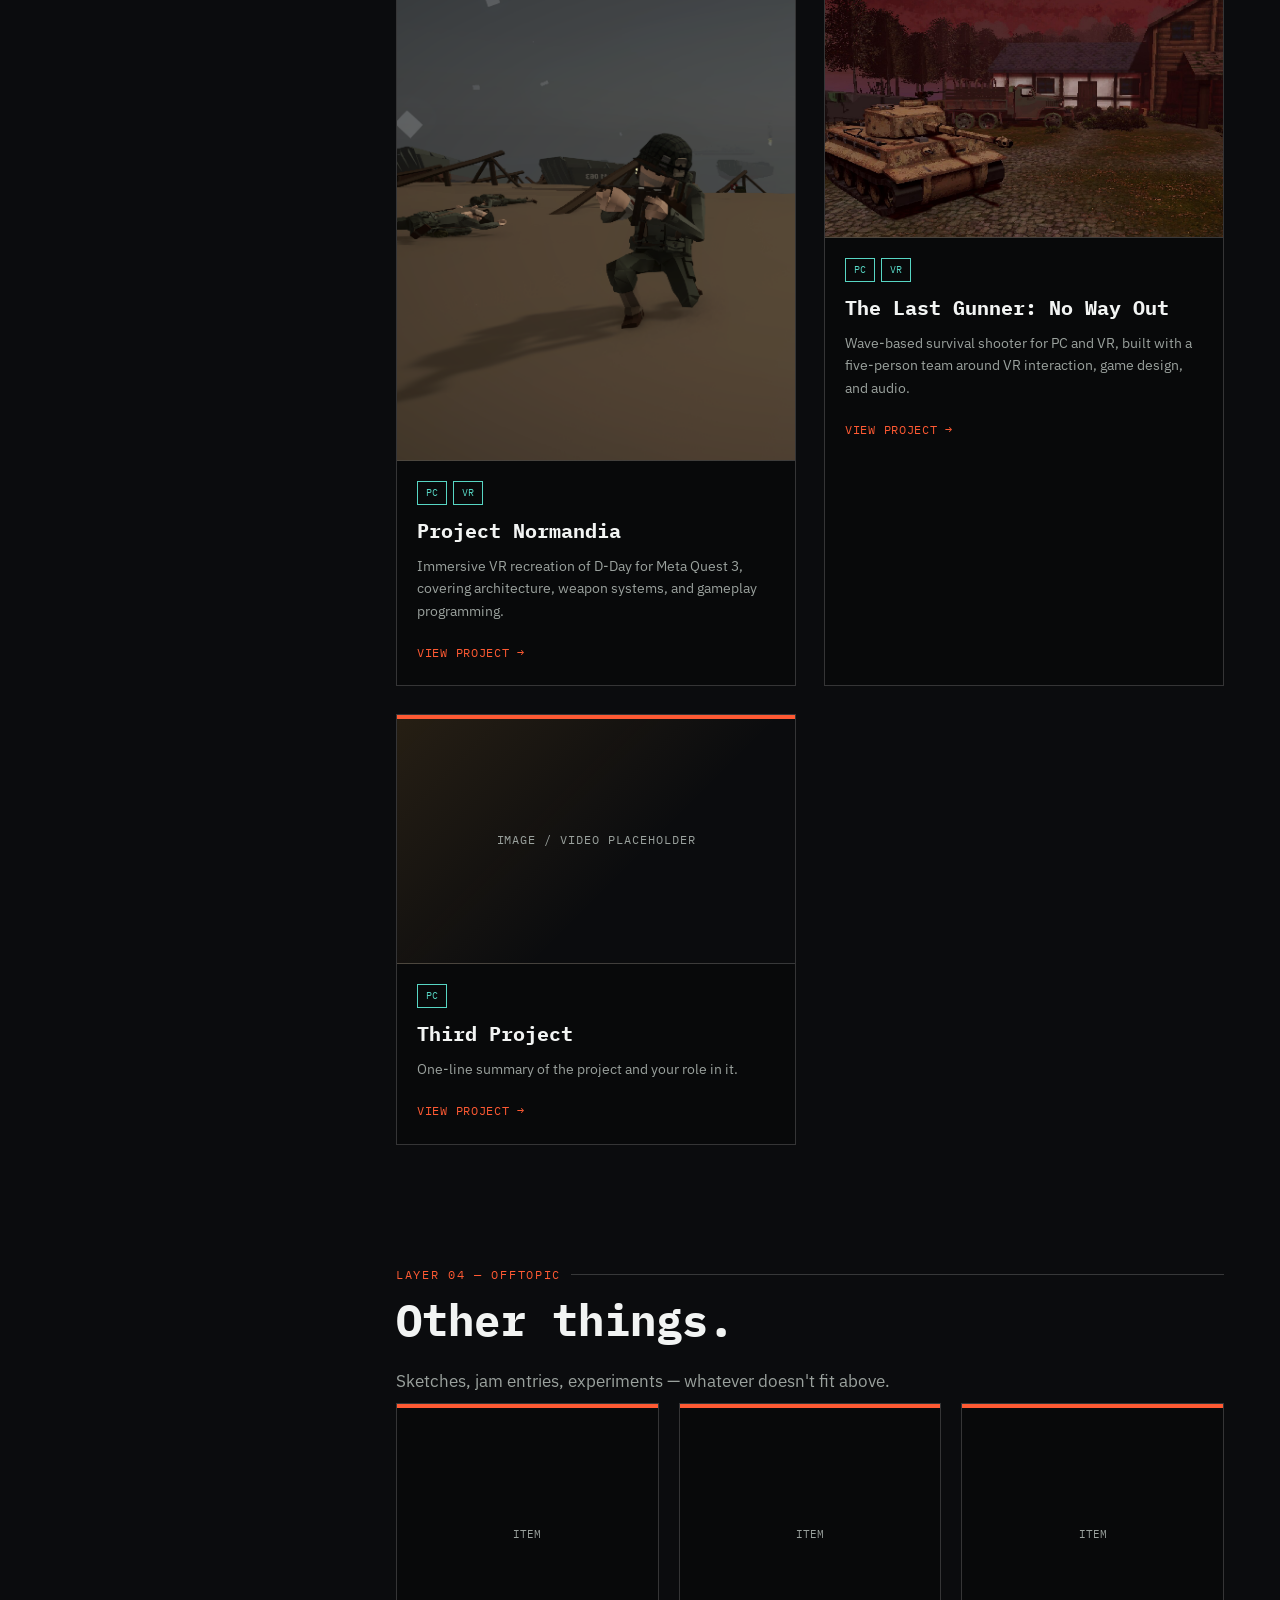
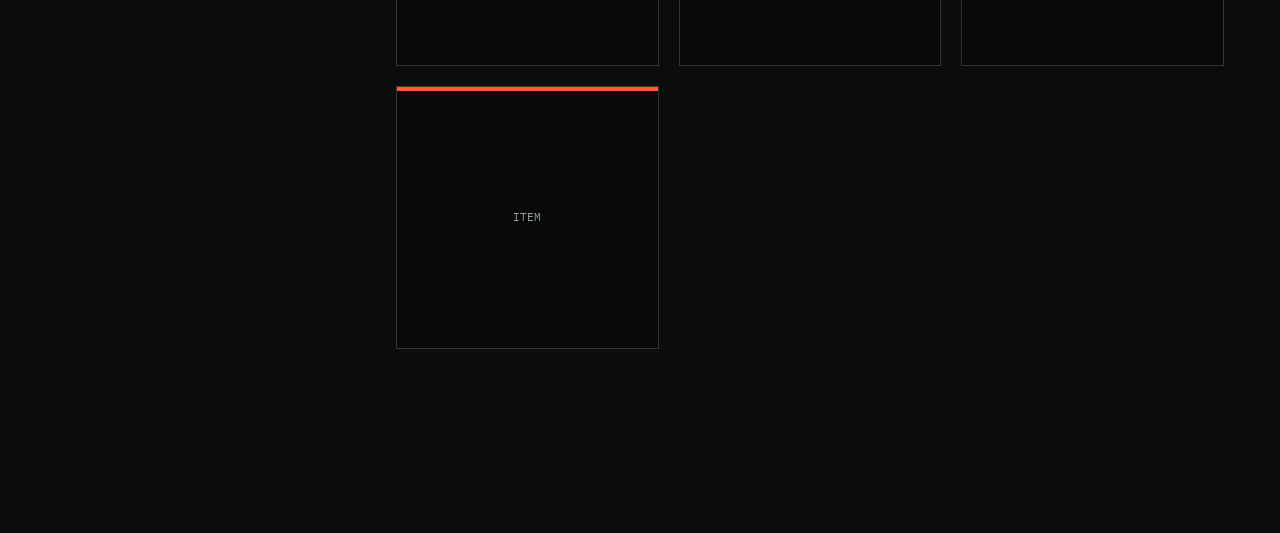
==== commit da82ac6f: "commit" ====
--- a/index.html
+++ b/index.html
@@ -19,6 +19,7 @@
       <h1 class="sidebar__name">Matteo<br>Battiston</h1>
       <div class="sidebar__contact">
         <a href="https://www.linkedin.com/in/battiston-matteo/" target="_blank" rel="noopener">in/ battiston-matteo</a>
+        <a href="https://sketchfab.com/battistonmatteo" target="_blank" rel="noopener">sketchfab/ battistonmatteo</a>
         <a href="mailto:battistonmatteo.work@gmail.com">battistonmatteo.work@gmail.com</a>
       </div>
     </div>
@@ -109,7 +110,7 @@
 
         <article class="project-card" data-tags="pc vr">
           <a href="project-lastgunner.html" class="project-card__media">
-            IMAGE / VIDEO PLACEHOLDER
+            <img src="assets/lastgunner/tank-farmyard-hero.jpg" alt="The tank and an abandoned truck outside a farmhouse at dusk" style="object-position: 40% 45%;">
           </a>
           <div class="project-card__body">
             <div class="project-card__tags"><span>PC</span><span>VR</span></div>
--- a/css/style.css
+++ b/css/style.css
@@ -335,6 +335,34 @@
 
 @media (prefers-reduced-motion: reduce) {
   .gallery__track { transition: none !important; }
+}
+
+/* ---------- SCROLL GALLERY (horizontal filmstrip) ---------- */
+.scroll-gallery {
+  display: flex;
+  gap: 16px;
+  overflow-x: auto;
+  padding-bottom: 14px;
+  scrollbar-width: thin;
+  scrollbar-color: var(--grid-line-strong) transparent;
+}
+/* Snap is only enabled once the user takes manual control — while the
+   autoplay loop drives scrollLeft itself, snapping would fight it. */
+.scroll-gallery.is-interactive { scroll-snap-type: x mandatory; }
+.scroll-gallery__item {
+  flex: 0 0 440px;
+  scroll-snap-align: start;
+}
+.scroll-gallery::-webkit-scrollbar { height: 8px; }
+.scroll-gallery::-webkit-scrollbar-track { background: transparent; }
+.scroll-gallery::-webkit-scrollbar-thumb {
+  background: var(--grid-line-strong);
+  border-radius: 4px;
+}
+.scroll-gallery::-webkit-scrollbar-thumb:hover { background: var(--amber); }
+
+@media (max-width: 640px) {
+  .scroll-gallery__item { flex-basis: 300px; }
 }
 
 /* ---------- PORTFOLIO FILTERS ---------- */
@@ -529,7 +557,8 @@
   z-index: 1000;
 }
 .lightbox-overlay.is-open { opacity: 1; pointer-events: auto; }
-.lightbox-overlay img {
+.lightbox-overlay img,
+.lightbox-overlay video {
   max-width: 90vw;
   max-height: 90vh;
   object-fit: contain;
@@ -538,7 +567,8 @@
   transform: scale(0.96);
   transition: transform 0.25s ease;
 }
-.lightbox-overlay.is-open img { transform: scale(1); }
+.lightbox-overlay.is-open img,
+.lightbox-overlay.is-open video { transform: scale(1); }
 .lightbox-overlay__close {
   position: absolute;
   top: 24px;
@@ -557,7 +587,7 @@
 .lightbox-overlay__close:hover { border-color: var(--amber); color: var(--amber); }
 
 @media (prefers-reduced-motion: reduce) {
-  .lightbox-overlay, .lightbox-overlay img { transition: none !important; }
+  .lightbox-overlay, .lightbox-overlay img, .lightbox-overlay video { transition: none !important; }
 }
 
 /* Respect reduced motion */
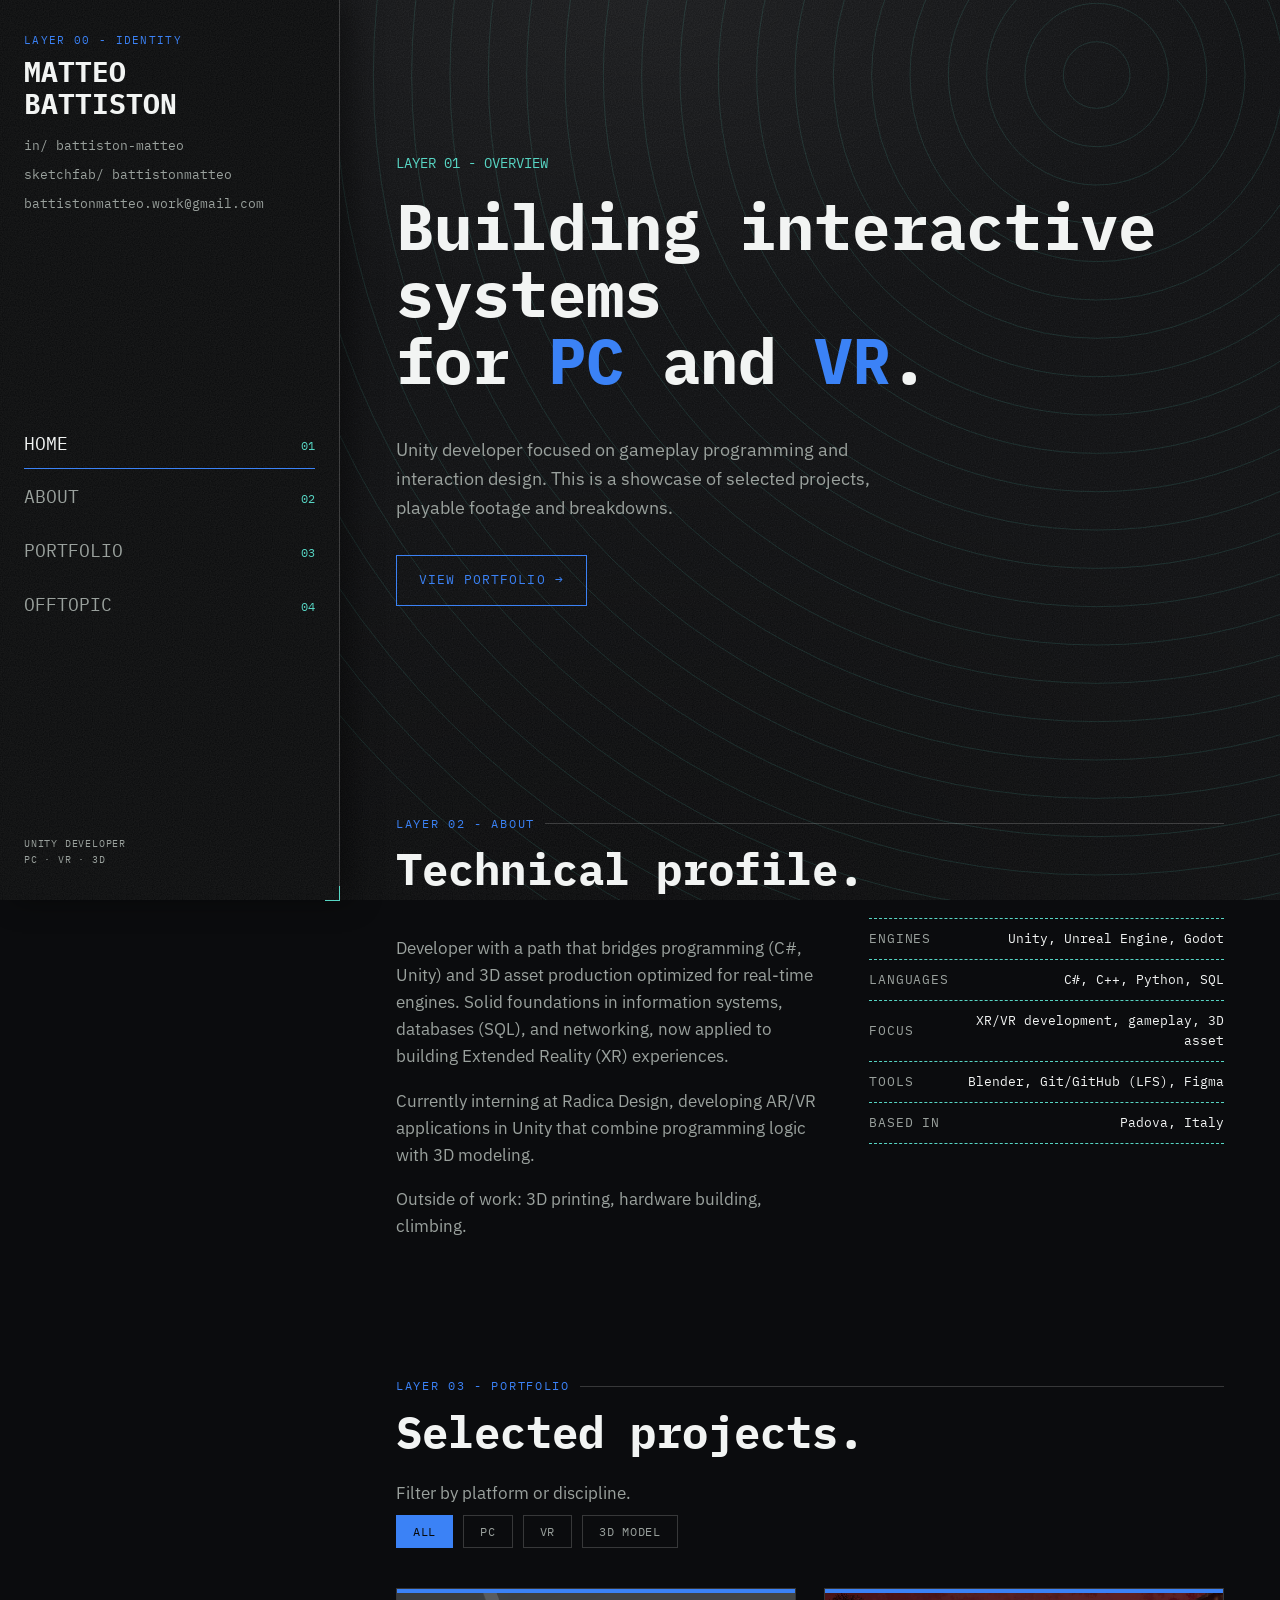
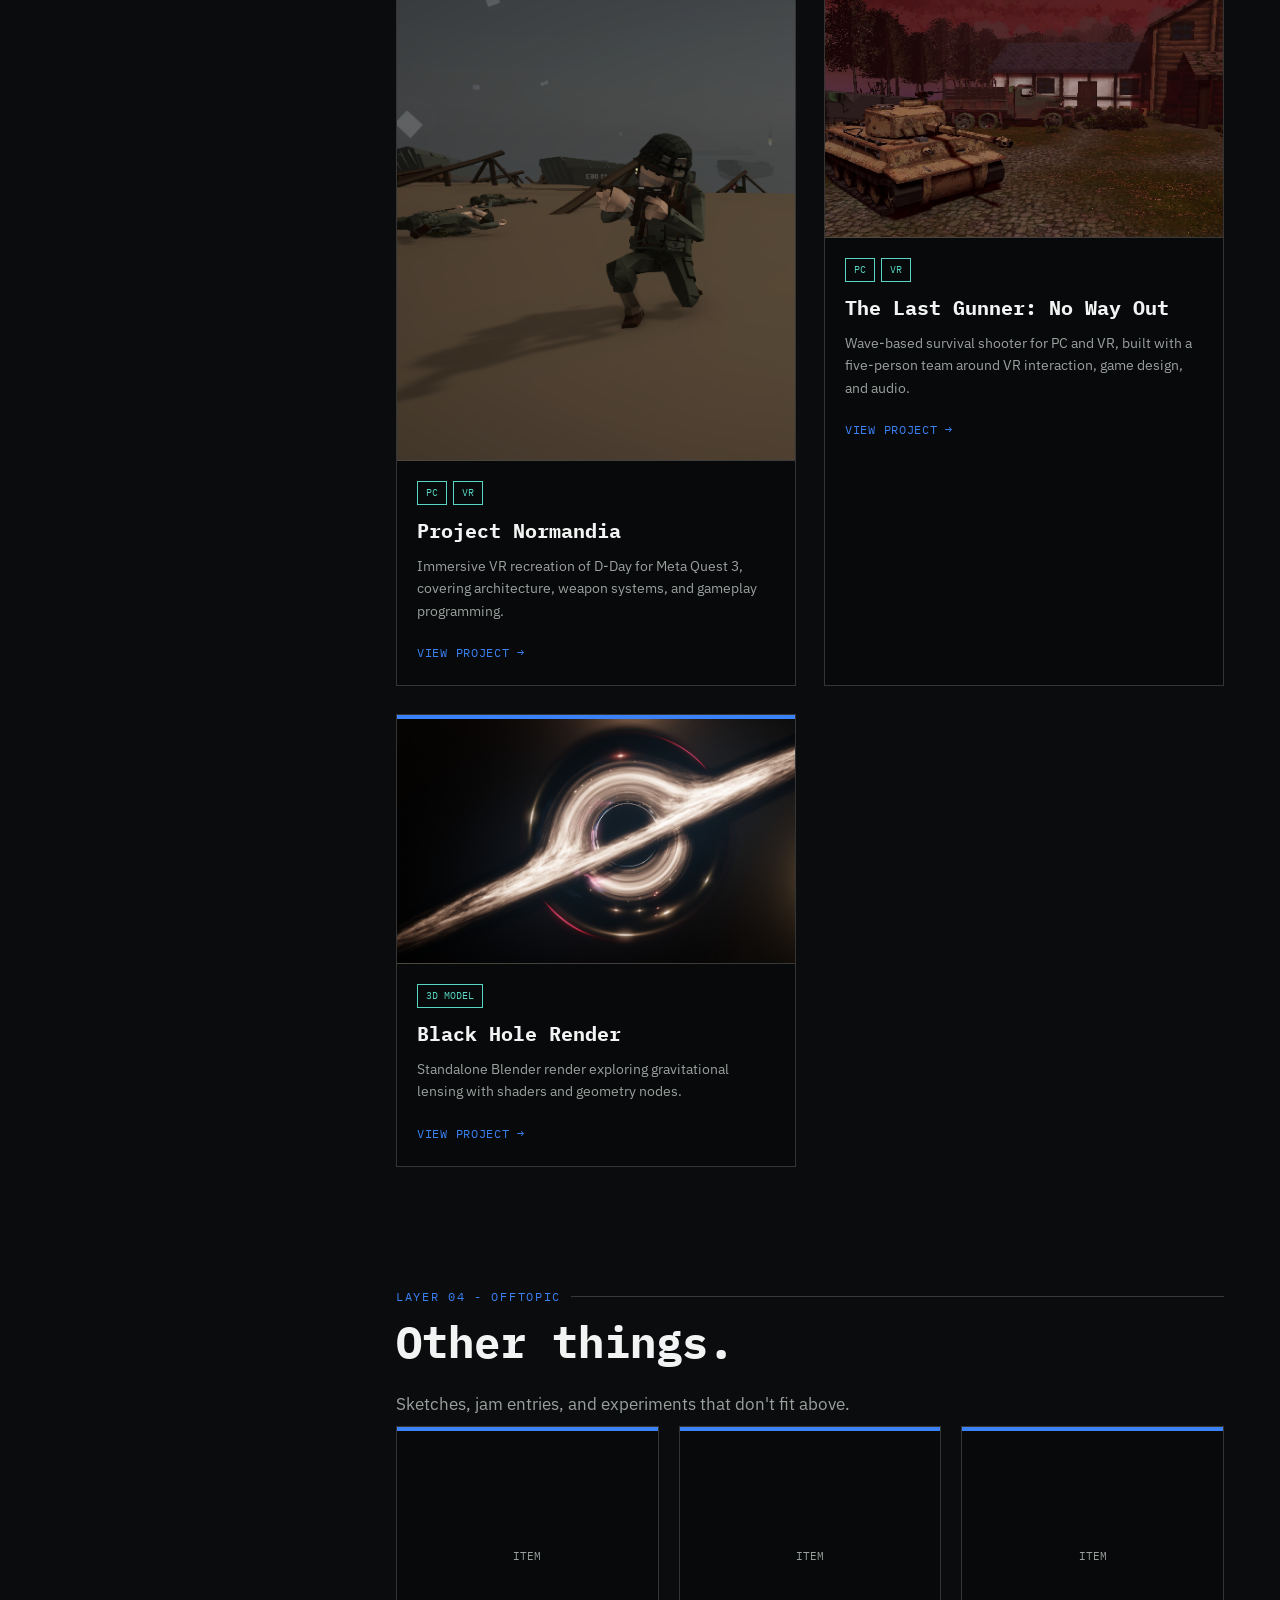
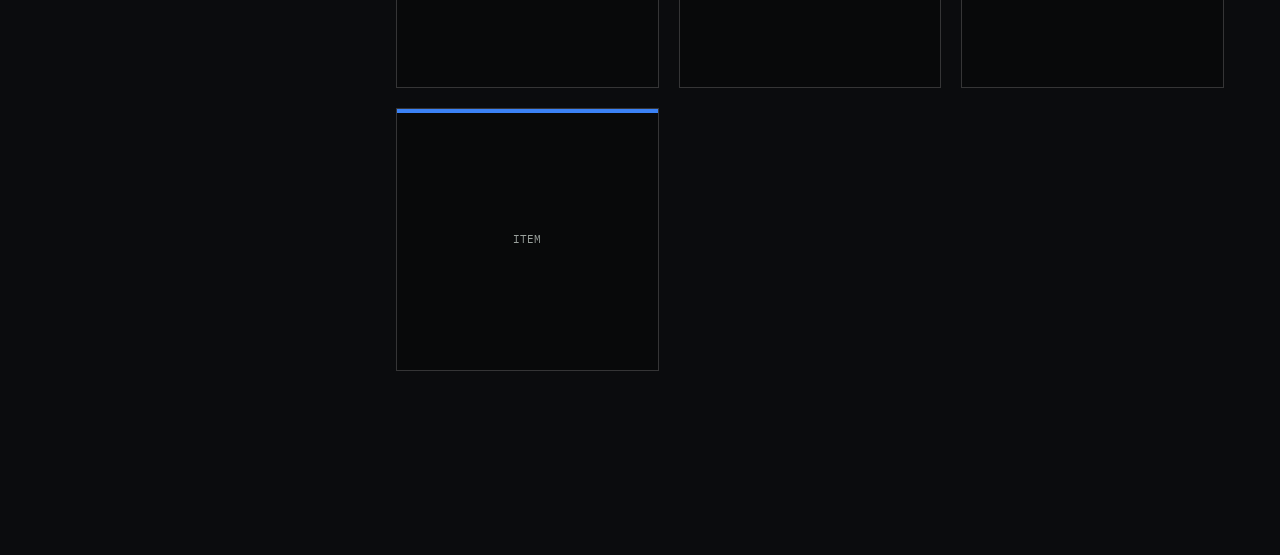
==== commit 490a3ed8: "commit2" ====
--- a/index.html
+++ b/index.html
@@ -3,7 +3,7 @@
 <head>
 <meta charset="UTF-8">
 <meta name="viewport" content="width=device-width, initial-scale=1.0">
-<title>Matteo Battiston — Unity Developer Portfolio</title>
+<title>Matteo Battiston - Unity Developer Portfolio</title>
 <link rel="preconnect" href="https://fonts.googleapis.com">
 <link href="https://fonts.googleapis.com/css2?family=Space+Grotesk:wght@500;700&family=IBM+Plex+Sans:wght@400;500&family=IBM+Plex+Mono:wght@400;500&display=swap" rel="stylesheet">
 <link rel="stylesheet" href="css/style.css">
@@ -15,7 +15,7 @@
   <!-- ============ SIDEBAR ============ -->
   <aside class="sidebar crosshair">
     <div>
-      <div class="sidebar__id">LAYER 00 — IDENTITY</div>
+      <div class="sidebar__id">LAYER 00 - IDENTITY</div>
       <h1 class="sidebar__name">Matteo<br>Battiston</h1>
       <div class="sidebar__contact">
         <a href="https://www.linkedin.com/in/battiston-matteo/" target="_blank" rel="noopener">in/ battiston-matteo</a>
@@ -39,19 +39,18 @@
 
     <!-- ---------- HOME ---------- -->
     <section id="home" class="section hero">
-      <div class="hero__role">LAYER 01 — OVERVIEW</div>
+      <div class="hero__role">LAYER 01 - OVERVIEW</div>
       <h2 class="hero__title">Building interactive systems<br>for <span>PC</span> and <span>VR</span>.</h2>
       <p class="hero__desc">
         Unity developer focused on gameplay programming and interaction design.
-        This is a showcase of selected projects, playable footage and breakdowns,
-        not downloadable builds.
+        This is a showcase of selected projects, playable footage and breakdowns.
       </p>
       <a href="#portfolio" class="hero__cta">View Portfolio →</a>
     </section>
 
     <!-- ---------- ABOUT ---------- -->
     <section id="about" class="section">
-      <div class="eyebrow">LAYER 02 — ABOUT</div>
+      <div class="eyebrow">LAYER 02 - ABOUT</div>
       <h2 class="section__title">Technical profile.</h2>
 
       <div class="about__grid">
@@ -82,7 +81,7 @@
 
     <!-- ---------- PORTFOLIO ---------- -->
     <section id="portfolio" class="section">
-      <div class="eyebrow">LAYER 03 — PORTFOLIO</div>
+      <div class="eyebrow">LAYER 03 - PORTFOLIO</div>
       <h2 class="section__title">Selected projects.</h2>
       <p class="section__lead">Filter by platform or discipline.</p>
 
@@ -95,7 +94,7 @@
 
       <div class="project-grid" id="project-grid">
 
-        <!-- PROJECT CARD — duplicate this block per project -->
+        <!-- PROJECT CARD - duplicate this block per project -->
         <article class="project-card" data-tags="pc vr">
           <a href="project-normandia.html" class="project-card__media">
             <img src="assets/normandia/hero-soldier-kneeling.png" alt="Soldier kneeling and firing a Thompson near the landing craft on the beach" style="object-position: 60% 40%;">
@@ -120,6 +119,19 @@
           </div>
         </article>
 
+        <article class="project-card" data-tags="3d">
+          <a href="project-blackhole.html" class="project-card__media">
+            <img src="assets/blackhole/hero.jpg" alt="Black hole render with a lensed accretion disk, in the style of Interstellar's Gargantua">
+          </a>
+          <div class="project-card__body">
+            <div class="project-card__tags"><span>3D Model</span></div>
+            <h3 class="project-card__title">Black Hole Render</h3>
+            <p class="project-card__desc">Standalone Blender render exploring gravitational lensing with shaders and geometry nodes.</p>
+            <a href="project-blackhole.html" class="project-card__link">View project →</a>
+          </div>
+        </article>
+
+        <!-- Third project card - placeholder, re-enable once real content is ready
         <article class="project-card" data-tags="pc">
           <a href="project-example.html" class="project-card__media">
             IMAGE / VIDEO PLACEHOLDER
@@ -131,15 +143,16 @@
             <a href="project-example.html" class="project-card__link">View project →</a>
           </div>
         </article>
+        -->
 
       </div>
     </section>
 
     <!-- ---------- OFFTOPIC ---------- -->
     <section id="offtopic" class="section">
-      <div class="eyebrow">LAYER 04 — OFFTOPIC</div>
+      <div class="eyebrow">LAYER 04 - OFFTOPIC</div>
       <h2 class="section__title">Other things.</h2>
-      <p class="section__lead">Sketches, jam entries, experiments — whatever doesn't fit above.</p>
+      <p class="section__lead">Sketches, jam entries, and experiments that don't fit above.</p>
 
       <div class="offtopic__grid">
         <div class="offtopic__item">ITEM</div>
--- a/css/style.css
+++ b/css/style.css
@@ -8,8 +8,8 @@
   --grid-line-strong: rgba(255, 255, 255, 0.18);
   --paper: #f2f4f3;           /* near-white for text blocks */
   --paper-dim: #9aa19d;
-  --amber: #ff5a33;           /* nozzle accent */
-  --amber-dim: #cc4626;
+  --amber: #3b82f6;           /* primary accent */
+  --amber-dim: #2f5fc4;
   --cyan-tag: #57d6c4;        /* cool-plastic accent */
 
   --font-display: 'IBM Plex Mono', monospace;
@@ -20,7 +20,7 @@
   --noise: url("data:image/svg+xml,%3Csvg xmlns='http://www.w3.org/2000/svg' width='90' height='90'%3E%3Cfilter id='n'%3E%3CfeTurbulence type='fractalNoise' baseFrequency='0.85' numOctaves='2' stitchTiles='stitch'/%3E%3CfeColorMatrix type='matrix' values='0 0 0 0 1  0 0 0 0 1  0 0 0 0 1  0 0 0 0.09 0'/%3E%3C/filter%3E%3Crect width='90' height='90' filter='url(%23n)'/%3E%3C/svg%3E");
 
   /* single non-tiled ring cluster, off-center — not repeated across the page */
-  --rings: url("data:image/svg+xml,%3Csvg xmlns='http://www.w3.org/2000/svg' width='1920' height='1080' viewBox='0 0 1920 1080'%3E%3Ccircle cx='1700' cy='90' r='40' fill='none' stroke='rgb(87,214,196)' stroke-opacity='0.09' stroke-width='1'/%3E%3Ccircle cx='1700' cy='90' r='86' fill='none' stroke='rgb(87,214,196)' stroke-opacity='0.09' stroke-width='1'/%3E%3Ccircle cx='1700' cy='90' r='132' fill='none' stroke='rgb(87,214,196)' stroke-opacity='0.09' stroke-width='1'/%3E%3Ccircle cx='1700' cy='90' r='178' fill='none' stroke='rgb(87,214,196)' stroke-opacity='0.09' stroke-width='1'/%3E%3Ccircle cx='1700' cy='90' r='224' fill='none' stroke='rgb(87,214,196)' stroke-opacity='0.09' stroke-width='1'/%3E%3Ccircle cx='1700' cy='90' r='270' fill='none' stroke='rgb(87,214,196)' stroke-opacity='0.09' stroke-width='1'/%3E%3Ccircle cx='1700' cy='90' r='316' fill='none' stroke='rgb(87,214,196)' stroke-opacity='0.09' stroke-width='1'/%3E%3Ccircle cx='1700' cy='90' r='362' fill='none' stroke='rgb(87,214,196)' stroke-opacity='0.09' stroke-width='1'/%3E%3Ccircle cx='1700' cy='90' r='408' fill='none' stroke='rgb(87,214,196)' stroke-opacity='0.09' stroke-width='1'/%3E%3Ccircle cx='1700' cy='90' r='454' fill='none' stroke='rgb(87,214,196)' stroke-opacity='0.09' stroke-width='1'/%3E%3Ccircle cx='1700' cy='90' r='500' fill='none' stroke='rgb(87,214,196)' stroke-opacity='0.09' stroke-width='1'/%3E%3Ccircle cx='1700' cy='90' r='546' fill='none' stroke='rgb(87,214,196)' stroke-opacity='0.09' stroke-width='1'/%3E%3Ccircle cx='1700' cy='90' r='592' fill='none' stroke='rgb(87,214,196)' stroke-opacity='0.09' stroke-width='1'/%3E%3Ccircle cx='1700' cy='90' r='638' fill='none' stroke='rgb(87,214,196)' stroke-opacity='0.09' stroke-width='1'/%3E%3Ccircle cx='1700' cy='90' r='684' fill='none' stroke='rgb(87,214,196)' stroke-opacity='0.09' stroke-width='1'/%3E%3Ccircle cx='1700' cy='90' r='730' fill='none' stroke='rgb(87,214,196)' stroke-opacity='0.09' stroke-width='1'/%3E%3Ccircle cx='1700' cy='90' r='776' fill='none' stroke='rgb(87,214,196)' stroke-opacity='0.09' stroke-width='1'/%3E%3Ccircle cx='1700' cy='90' r='822' fill='none' stroke='rgb(87,214,196)' stroke-opacity='0.09' stroke-width='1'/%3E%3Ccircle cx='1700' cy='90' r='868' fill='none' stroke='rgb(87,214,196)' stroke-opacity='0.09' stroke-width='1'/%3E%3Ccircle cx='1700' cy='90' r='914' fill='none' stroke='rgb(87,214,196)' stroke-opacity='0.09' stroke-width='1'/%3E%3Ccircle cx='1700' cy='90' r='960' fill='none' stroke='rgb(87,214,196)' stroke-opacity='0.09' stroke-width='1'/%3E%3Ccircle cx='1700' cy='90' r='1006' fill='none' stroke='rgb(87,214,196)' stroke-opacity='0.09' stroke-width='1'/%3E%3Ccircle cx='1700' cy='90' r='1052' fill='none' stroke='rgb(87,214,196)' stroke-opacity='0.09' stroke-width='1'/%3E%3Ccircle cx='1700' cy='90' r='1098' fill='none' stroke='rgb(87,214,196)' stroke-opacity='0.09' stroke-width='1'/%3E%3Ccircle cx='1700' cy='90' r='1144' fill='none' stroke='rgb(87,214,196)' stroke-opacity='0.09' stroke-width='1'/%3E%3Ccircle cx='1700' cy='90' r='1190' fill='none' stroke='rgb(87,214,196)' stroke-opacity='0.09' stroke-width='1'/%3E%3C/svg%3E");
+  --rings: url("data:image/svg+xml,%3Csvg xmlns='http://www.w3.org/2000/svg' width='1920' height='1080' viewBox='0 0 1920 1080'%3E%3Ccircle cx='1700' cy='90' r='40' fill='none' stroke='rgb(87,214,196)' stroke-opacity='0.16' stroke-width='1'/%3E%3Ccircle cx='1700' cy='90' r='86' fill='none' stroke='rgb(87,214,196)' stroke-opacity='0.16' stroke-width='1'/%3E%3Ccircle cx='1700' cy='90' r='132' fill='none' stroke='rgb(87,214,196)' stroke-opacity='0.16' stroke-width='1'/%3E%3Ccircle cx='1700' cy='90' r='178' fill='none' stroke='rgb(87,214,196)' stroke-opacity='0.16' stroke-width='1'/%3E%3Ccircle cx='1700' cy='90' r='224' fill='none' stroke='rgb(87,214,196)' stroke-opacity='0.16' stroke-width='1'/%3E%3Ccircle cx='1700' cy='90' r='270' fill='none' stroke='rgb(87,214,196)' stroke-opacity='0.16' stroke-width='1'/%3E%3Ccircle cx='1700' cy='90' r='316' fill='none' stroke='rgb(87,214,196)' stroke-opacity='0.16' stroke-width='1'/%3E%3Ccircle cx='1700' cy='90' r='362' fill='none' stroke='rgb(87,214,196)' stroke-opacity='0.16' stroke-width='1'/%3E%3Ccircle cx='1700' cy='90' r='408' fill='none' stroke='rgb(87,214,196)' stroke-opacity='0.16' stroke-width='1'/%3E%3Ccircle cx='1700' cy='90' r='454' fill='none' stroke='rgb(87,214,196)' stroke-opacity='0.16' stroke-width='1'/%3E%3Ccircle cx='1700' cy='90' r='500' fill='none' stroke='rgb(87,214,196)' stroke-opacity='0.16' stroke-width='1'/%3E%3Ccircle cx='1700' cy='90' r='546' fill='none' stroke='rgb(87,214,196)' stroke-opacity='0.16' stroke-width='1'/%3E%3Ccircle cx='1700' cy='90' r='592' fill='none' stroke='rgb(87,214,196)' stroke-opacity='0.16' stroke-width='1'/%3E%3Ccircle cx='1700' cy='90' r='638' fill='none' stroke='rgb(87,214,196)' stroke-opacity='0.16' stroke-width='1'/%3E%3Ccircle cx='1700' cy='90' r='684' fill='none' stroke='rgb(87,214,196)' stroke-opacity='0.16' stroke-width='1'/%3E%3Ccircle cx='1700' cy='90' r='730' fill='none' stroke='rgb(87,214,196)' stroke-opacity='0.16' stroke-width='1'/%3E%3Ccircle cx='1700' cy='90' r='776' fill='none' stroke='rgb(87,214,196)' stroke-opacity='0.16' stroke-width='1'/%3E%3Ccircle cx='1700' cy='90' r='822' fill='none' stroke='rgb(87,214,196)' stroke-opacity='0.16' stroke-width='1'/%3E%3Ccircle cx='1700' cy='90' r='868' fill='none' stroke='rgb(87,214,196)' stroke-opacity='0.16' stroke-width='1'/%3E%3Ccircle cx='1700' cy='90' r='914' fill='none' stroke='rgb(87,214,196)' stroke-opacity='0.16' stroke-width='1'/%3E%3Ccircle cx='1700' cy='90' r='960' fill='none' stroke='rgb(87,214,196)' stroke-opacity='0.16' stroke-width='1'/%3E%3Ccircle cx='1700' cy='90' r='1006' fill='none' stroke='rgb(87,214,196)' stroke-opacity='0.16' stroke-width='1'/%3E%3Ccircle cx='1700' cy='90' r='1052' fill='none' stroke='rgb(87,214,196)' stroke-opacity='0.16' stroke-width='1'/%3E%3Ccircle cx='1700' cy='90' r='1098' fill='none' stroke='rgb(87,214,196)' stroke-opacity='0.16' stroke-width='1'/%3E%3Ccircle cx='1700' cy='90' r='1144' fill='none' stroke='rgb(87,214,196)' stroke-opacity='0.16' stroke-width='1'/%3E%3Ccircle cx='1700' cy='90' r='1190' fill='none' stroke='rgb(87,214,196)' stroke-opacity='0.16' stroke-width='1'/%3E%3C/svg%3E");
 }
 
 * { box-sizing: border-box; }
@@ -149,7 +149,7 @@
 }
 
 /* ---------- MAIN ---------- */
-.main { padding: 64px 56px; max-width: 1100px; }
+.main { padding: 64px 56px; max-width: 1400px; }
 
 .section { margin-bottom: 120px; scroll-margin-top: 40px; }
 
@@ -250,10 +250,11 @@
   line-height: 20px;
   padding: 10px 0;
   border-top: 1px dashed var(--grid-line-strong);
+  transition: border-color 3s cubic-bezier(0.16, 0.8, 0.3, 1);
 }
 .spec-list li:last-child { border-bottom: 1px dashed var(--grid-line-strong); }
-.spec-list li.is-visible { border-top-color: var(--amber); }
-.spec-list li:last-child.is-visible { border-bottom-color: var(--amber); }
+.spec-list li.is-visible { border-top-color: var(--cyan-tag); }
+.spec-list li:last-child.is-visible { border-bottom-color: var(--cyan-tag); }
 .spec-list li span:first-child { flex: 0 0 auto; color: var(--paper-dim); text-transform: uppercase; letter-spacing: 0.06em; }
 .spec-list li span:last-child { flex: 1 1 auto; color: var(--paper); text-align: right; }
 
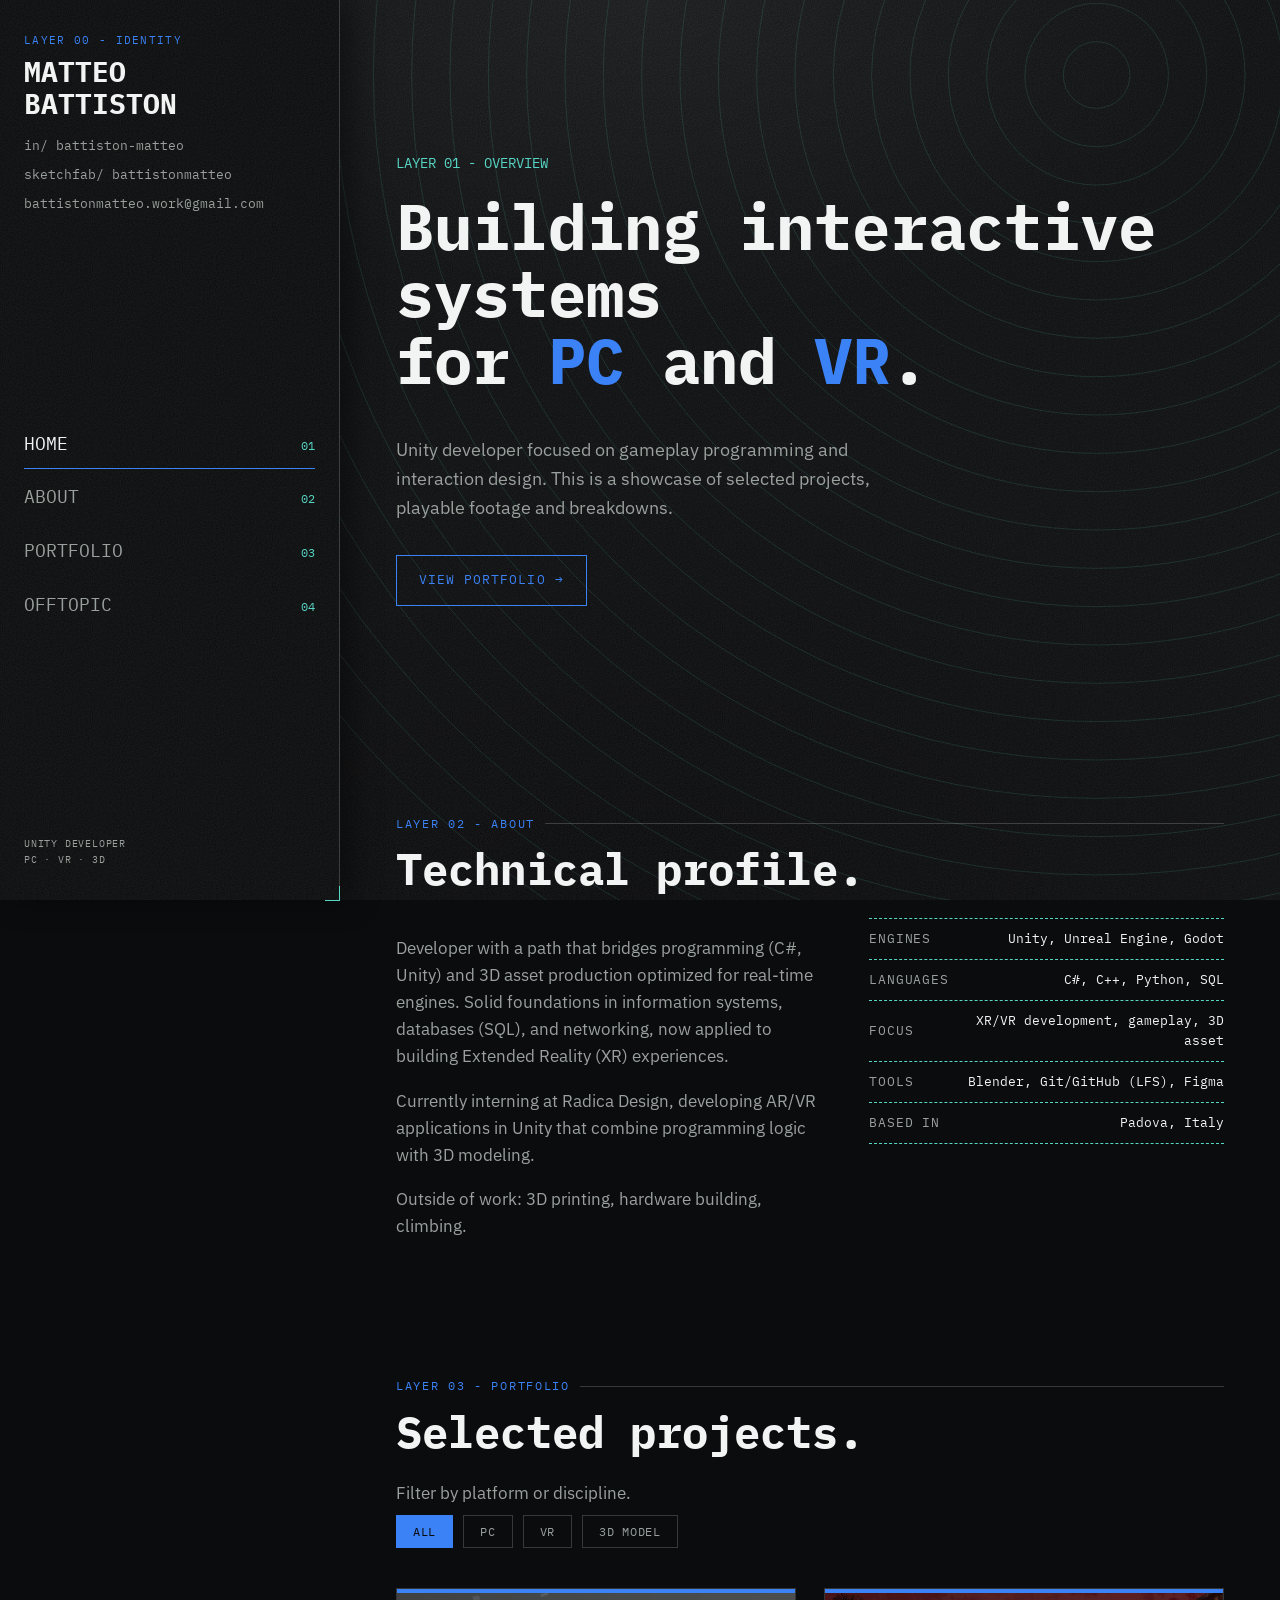
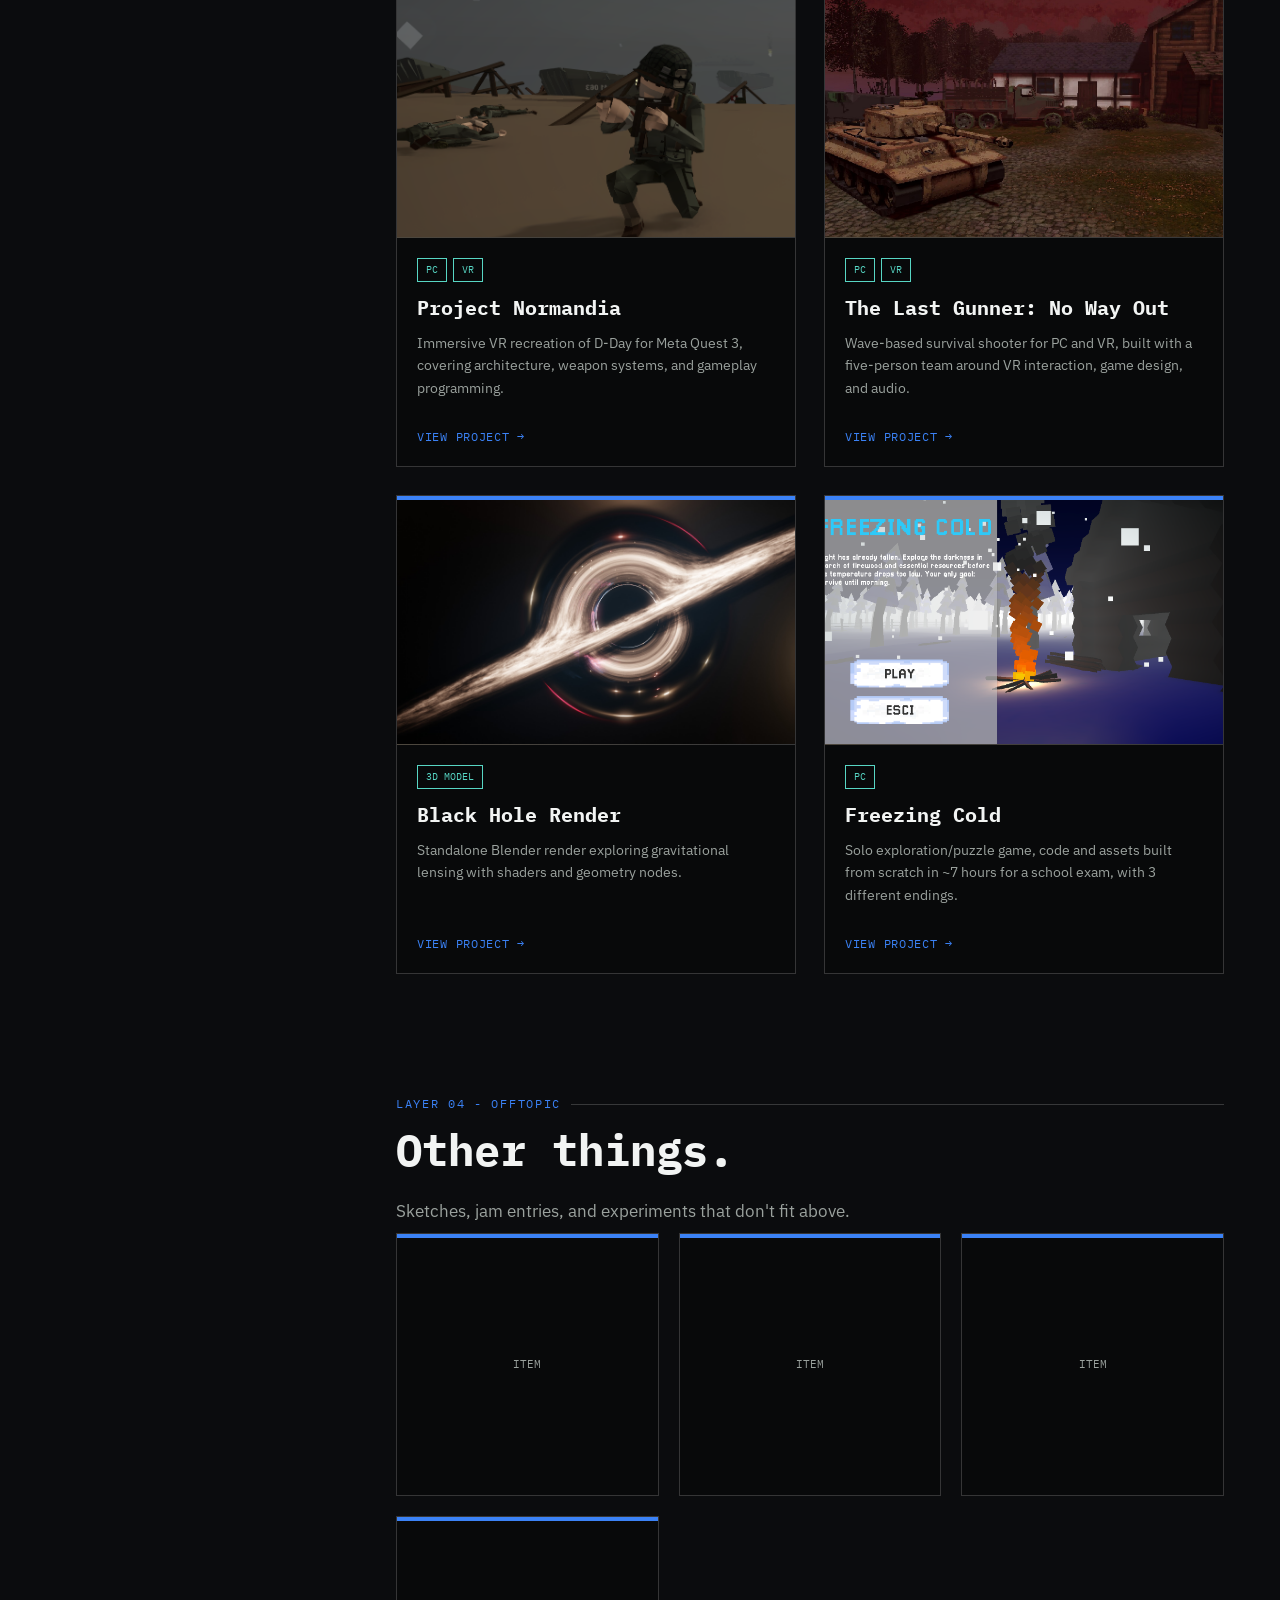
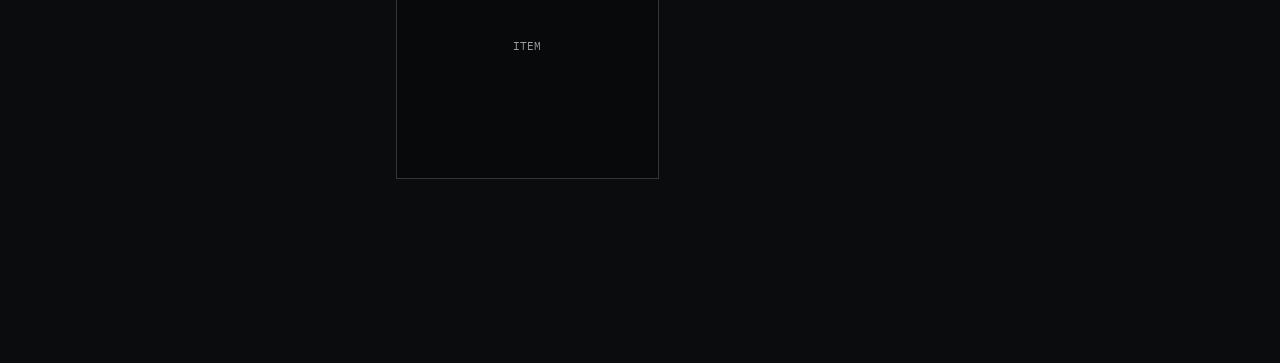
==== commit 30db6af4: "¨Fix_+_NewProject_Page¨" ====
--- a/index.html
+++ b/index.html
@@ -39,6 +39,7 @@
 
     <!-- ---------- HOME ---------- -->
     <section id="home" class="section hero">
+      <video class="hero__render" src="assets/hero/vr-headset-wireframe.webm" autoplay muted loop playsinline></video>
       <div class="hero__role">LAYER 01 - OVERVIEW</div>
       <h2 class="hero__title">Building interactive systems<br>for <span>PC</span> and <span>VR</span>.</h2>
       <p class="hero__desc">
@@ -131,6 +132,18 @@
           </div>
         </article>
 
+        <article class="project-card" data-tags="pc">
+          <a href="project-freezingcold.html" class="project-card__media">
+            <img src="assets/freezingcold/card.png" alt="Freezing Cold title screen, a bonfire glowing in a snowy forest at night">
+          </a>
+          <div class="project-card__body">
+            <div class="project-card__tags"><span>PC</span></div>
+            <h3 class="project-card__title">Freezing Cold</h3>
+            <p class="project-card__desc">Solo exploration/puzzle game, code and assets built from scratch in ~7 hours for a school exam, with 3 different endings.</p>
+            <a href="project-freezingcold.html" class="project-card__link">View project →</a>
+          </div>
+        </article>
+
         <!-- Third project card - placeholder, re-enable once real content is ready
         <article class="project-card" data-tags="pc">
           <a href="project-example.html" class="project-card__media">
--- a/css/style.css
+++ b/css/style.css
@@ -1,5 +1,5 @@
 /* =========================================================
-   PRINT BED PORTFOLIO — design tokens
+   PRINT BED PORTFOLIO - design tokens
    ========================================================= */
 :root {
   --ink-blue: #0b0c0e;        /* build-plate background */
@@ -16,10 +16,10 @@
   --font-body: 'IBM Plex Sans', sans-serif;
   --font-mono: 'IBM Plex Mono', monospace;
 
-  /* fine render-grain, tiled — viewport texture instead of a flat fill */
+  /* fine render-grain, tiled - viewport texture instead of a flat fill */
   --noise: url("data:image/svg+xml,%3Csvg xmlns='http://www.w3.org/2000/svg' width='90' height='90'%3E%3Cfilter id='n'%3E%3CfeTurbulence type='fractalNoise' baseFrequency='0.85' numOctaves='2' stitchTiles='stitch'/%3E%3CfeColorMatrix type='matrix' values='0 0 0 0 1  0 0 0 0 1  0 0 0 0 1  0 0 0 0.09 0'/%3E%3C/filter%3E%3Crect width='90' height='90' filter='url(%23n)'/%3E%3C/svg%3E");
 
-  /* single non-tiled ring cluster, off-center — not repeated across the page */
+  /* single non-tiled ring cluster, off-center - not repeated across the page */
   --rings: url("data:image/svg+xml,%3Csvg xmlns='http://www.w3.org/2000/svg' width='1920' height='1080' viewBox='0 0 1920 1080'%3E%3Ccircle cx='1700' cy='90' r='40' fill='none' stroke='rgb(87,214,196)' stroke-opacity='0.16' stroke-width='1'/%3E%3Ccircle cx='1700' cy='90' r='86' fill='none' stroke='rgb(87,214,196)' stroke-opacity='0.16' stroke-width='1'/%3E%3Ccircle cx='1700' cy='90' r='132' fill='none' stroke='rgb(87,214,196)' stroke-opacity='0.16' stroke-width='1'/%3E%3Ccircle cx='1700' cy='90' r='178' fill='none' stroke='rgb(87,214,196)' stroke-opacity='0.16' stroke-width='1'/%3E%3Ccircle cx='1700' cy='90' r='224' fill='none' stroke='rgb(87,214,196)' stroke-opacity='0.16' stroke-width='1'/%3E%3Ccircle cx='1700' cy='90' r='270' fill='none' stroke='rgb(87,214,196)' stroke-opacity='0.16' stroke-width='1'/%3E%3Ccircle cx='1700' cy='90' r='316' fill='none' stroke='rgb(87,214,196)' stroke-opacity='0.16' stroke-width='1'/%3E%3Ccircle cx='1700' cy='90' r='362' fill='none' stroke='rgb(87,214,196)' stroke-opacity='0.16' stroke-width='1'/%3E%3Ccircle cx='1700' cy='90' r='408' fill='none' stroke='rgb(87,214,196)' stroke-opacity='0.16' stroke-width='1'/%3E%3Ccircle cx='1700' cy='90' r='454' fill='none' stroke='rgb(87,214,196)' stroke-opacity='0.16' stroke-width='1'/%3E%3Ccircle cx='1700' cy='90' r='500' fill='none' stroke='rgb(87,214,196)' stroke-opacity='0.16' stroke-width='1'/%3E%3Ccircle cx='1700' cy='90' r='546' fill='none' stroke='rgb(87,214,196)' stroke-opacity='0.16' stroke-width='1'/%3E%3Ccircle cx='1700' cy='90' r='592' fill='none' stroke='rgb(87,214,196)' stroke-opacity='0.16' stroke-width='1'/%3E%3Ccircle cx='1700' cy='90' r='638' fill='none' stroke='rgb(87,214,196)' stroke-opacity='0.16' stroke-width='1'/%3E%3Ccircle cx='1700' cy='90' r='684' fill='none' stroke='rgb(87,214,196)' stroke-opacity='0.16' stroke-width='1'/%3E%3Ccircle cx='1700' cy='90' r='730' fill='none' stroke='rgb(87,214,196)' stroke-opacity='0.16' stroke-width='1'/%3E%3Ccircle cx='1700' cy='90' r='776' fill='none' stroke='rgb(87,214,196)' stroke-opacity='0.16' stroke-width='1'/%3E%3Ccircle cx='1700' cy='90' r='822' fill='none' stroke='rgb(87,214,196)' stroke-opacity='0.16' stroke-width='1'/%3E%3Ccircle cx='1700' cy='90' r='868' fill='none' stroke='rgb(87,214,196)' stroke-opacity='0.16' stroke-width='1'/%3E%3Ccircle cx='1700' cy='90' r='914' fill='none' stroke='rgb(87,214,196)' stroke-opacity='0.16' stroke-width='1'/%3E%3Ccircle cx='1700' cy='90' r='960' fill='none' stroke='rgb(87,214,196)' stroke-opacity='0.16' stroke-width='1'/%3E%3Ccircle cx='1700' cy='90' r='1006' fill='none' stroke='rgb(87,214,196)' stroke-opacity='0.16' stroke-width='1'/%3E%3Ccircle cx='1700' cy='90' r='1052' fill='none' stroke='rgb(87,214,196)' stroke-opacity='0.16' stroke-width='1'/%3E%3Ccircle cx='1700' cy='90' r='1098' fill='none' stroke='rgb(87,214,196)' stroke-opacity='0.16' stroke-width='1'/%3E%3Ccircle cx='1700' cy='90' r='1144' fill='none' stroke='rgb(87,214,196)' stroke-opacity='0.16' stroke-width='1'/%3E%3Ccircle cx='1700' cy='90' r='1190' fill='none' stroke='rgb(87,214,196)' stroke-opacity='0.16' stroke-width='1'/%3E%3C/svg%3E");
 }
 
@@ -47,7 +47,7 @@
 
 a { color: inherit; text-decoration: none; }
 
-/* corner registration mark, reused on panels/cards — nozzle / bed-temp colors */
+/* corner registration mark, reused on panels/cards - nozzle / bed-temp colors */
 .crosshair { position: relative; }
 .crosshair::before,
 .crosshair::after {
@@ -149,7 +149,7 @@
 }
 
 /* ---------- MAIN ---------- */
-.main { padding: 64px 56px; max-width: 1400px; }
+.main { padding: 64px 56px; max-width: 1400px; min-width: 0; }
 
 .section { margin-bottom: 120px; scroll-margin-top: 40px; }
 
@@ -229,6 +229,20 @@
   transition: background 0.15s ease, color 0.15s ease;
 }
 .hero__cta:hover { background: var(--amber); color: var(--ink-blue-deep); }
+.hero__render {
+  position: absolute;
+  top: 50%;
+  right: -40px;
+  transform: translateY(-50%);
+  width: 46vw;
+  max-width: 560px;
+  opacity: 0.85;
+  pointer-events: none;
+  z-index: -1;
+}
+@media (max-width: 900px) {
+  .hero__render { display: none; }
+}
 
 /* ---------- ABOUT ---------- */
 .about__grid {
@@ -258,7 +272,7 @@
 .spec-list li span:first-child { flex: 0 0 auto; color: var(--paper-dim); text-transform: uppercase; letter-spacing: 0.06em; }
 .spec-list li span:last-child { flex: 1 1 auto; color: var(--paper); text-align: right; }
 
-/* ---------- PROJECT DETAIL — ALTERNATING ROWS ---------- */
+/* ---------- PROJECT DETAIL - ALTERNATING ROWS ---------- */
 .detail-row {
   display: flex;
   align-items: center;
@@ -330,7 +344,7 @@
   cursor: pointer;
 }
 .gallery__dot.is-active { background: var(--amber); }
-/* Single-image galleries hide the chrome entirely — set by JS via this class */
+/* Single-image galleries hide the chrome entirely - set by JS via this class */
 .gallery.has-one-slide .gallery__arrow,
 .gallery.has-one-slide .gallery__dots { display: none; }
 
@@ -347,7 +361,7 @@
   scrollbar-width: thin;
   scrollbar-color: var(--grid-line-strong) transparent;
 }
-/* Snap is only enabled once the user takes manual control — while the
+/* Snap is only enabled once the user takes manual control - while the
    autoplay loop drives scrollLeft itself, snapping would fight it. */
 .scroll-gallery.is-interactive { scroll-snap-type: x mandatory; }
 .scroll-gallery__item {
@@ -410,6 +424,7 @@
 
 .project-card__media {
   aspect-ratio: 16 / 10;
+  min-height: 0;
   background:
     linear-gradient(135deg, rgba(232,163,61,0.12), transparent 60%),
     var(--ink-blue);
@@ -430,7 +445,7 @@
   object-fit: cover;
 }
 
-.project-card__body { padding: 20px; }
+.project-card__body { padding: 20px; display: flex; flex-direction: column; flex: 1 1 auto; }
 
 .project-card__tags {
   display: flex;
@@ -464,6 +479,8 @@
   text-transform: uppercase;
   color: var(--amber);
   letter-spacing: 0.06em;
+  margin-top: auto;
+  padding-top: 12px;
 }
 .project-card__link:hover { text-decoration: underline; }
 
@@ -495,7 +512,7 @@
 }
 .reveal.is-visible { opacity: 1; transform: translateY(0); }
 
-/* Cards/list rows get an amber "trace" line drawn in as they reveal —
+/* Cards/list rows get an amber "trace" line drawn in as they reveal -
    echoes the nozzle laying down a line, matching the print-bed theme. */
 .reveal--trace { position: relative; overflow: hidden; }
 .reveal--trace::before {
@@ -511,7 +528,7 @@
   z-index: 2;
   /* Rows can land on a fractional pixel offset depending on cumulative
      row heights above them, which lets the browser's antialiasing wash
-     out a hairline bar almost completely — box-shadow reinforces it
+     out a hairline bar almost completely - box-shadow reinforces it
      regardless of the exact sub-pixel position. */
   box-shadow: 0 0 0 1px var(--amber);
 }
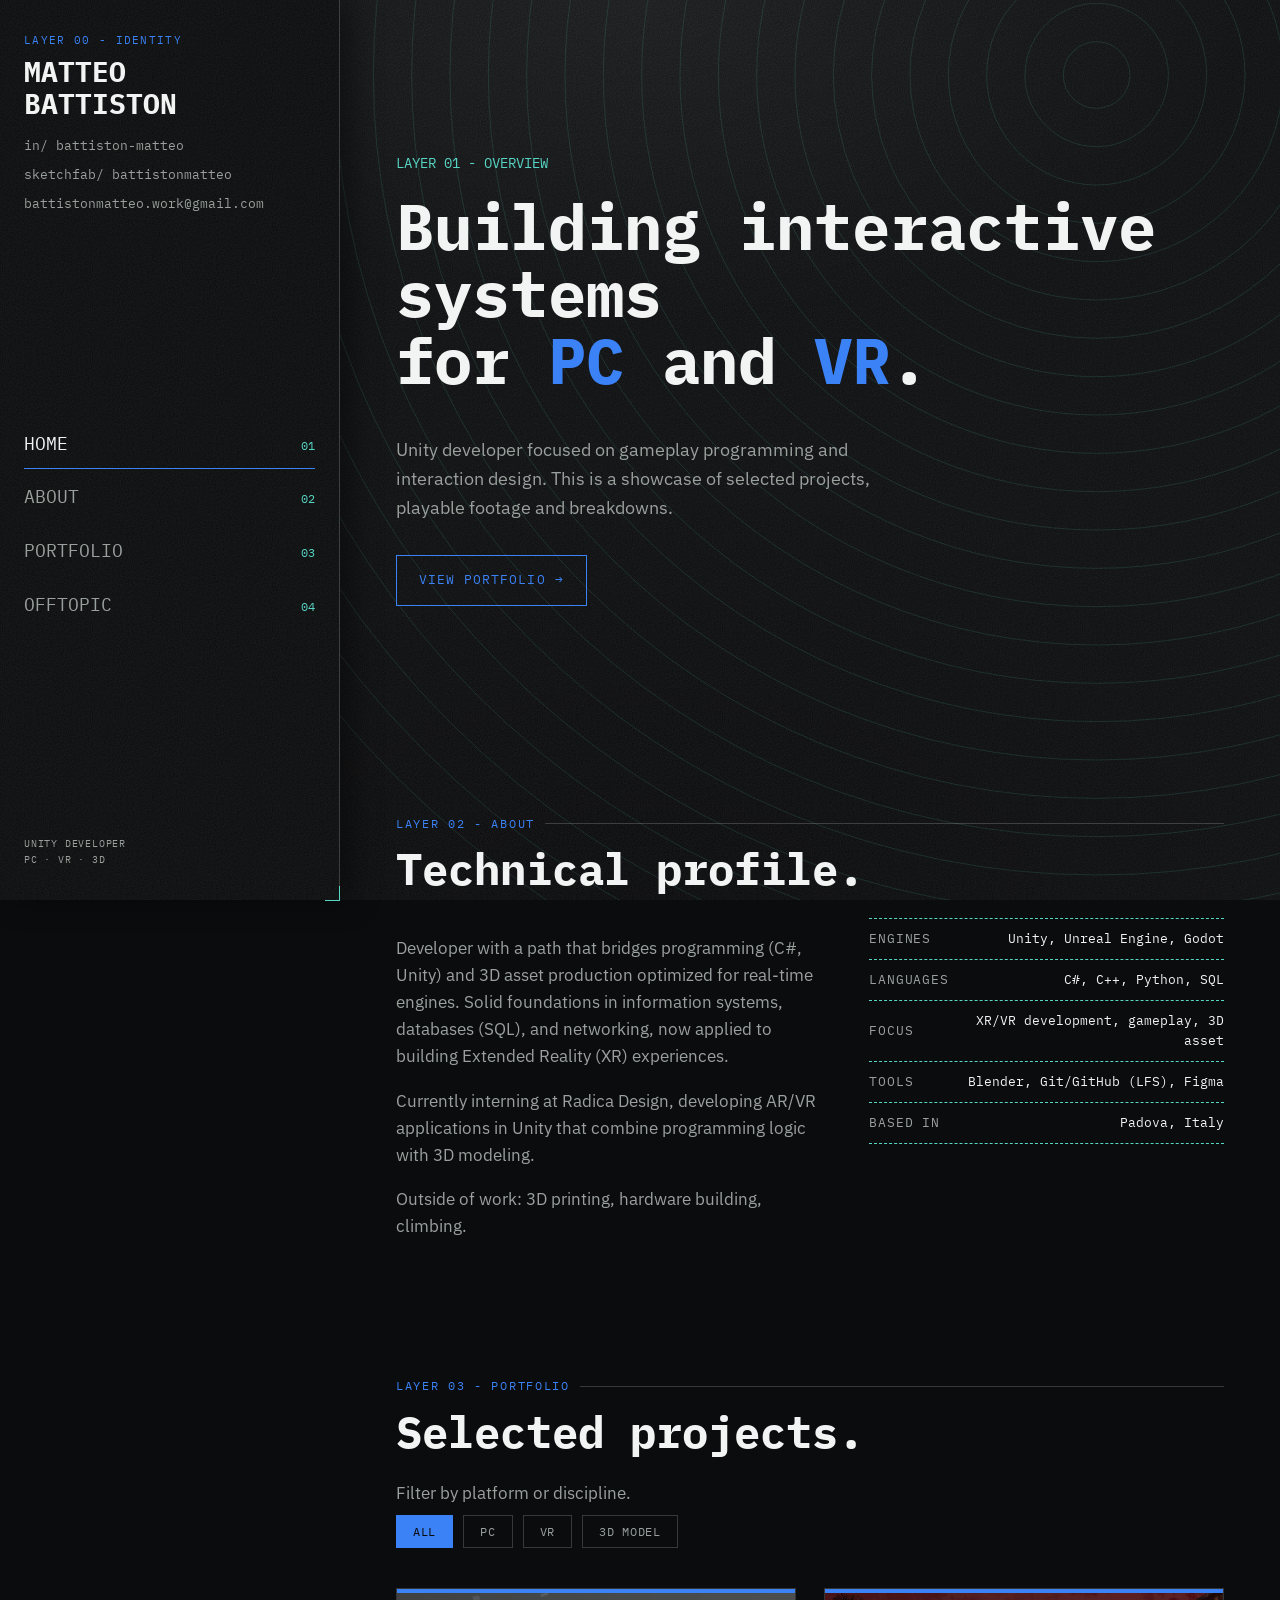
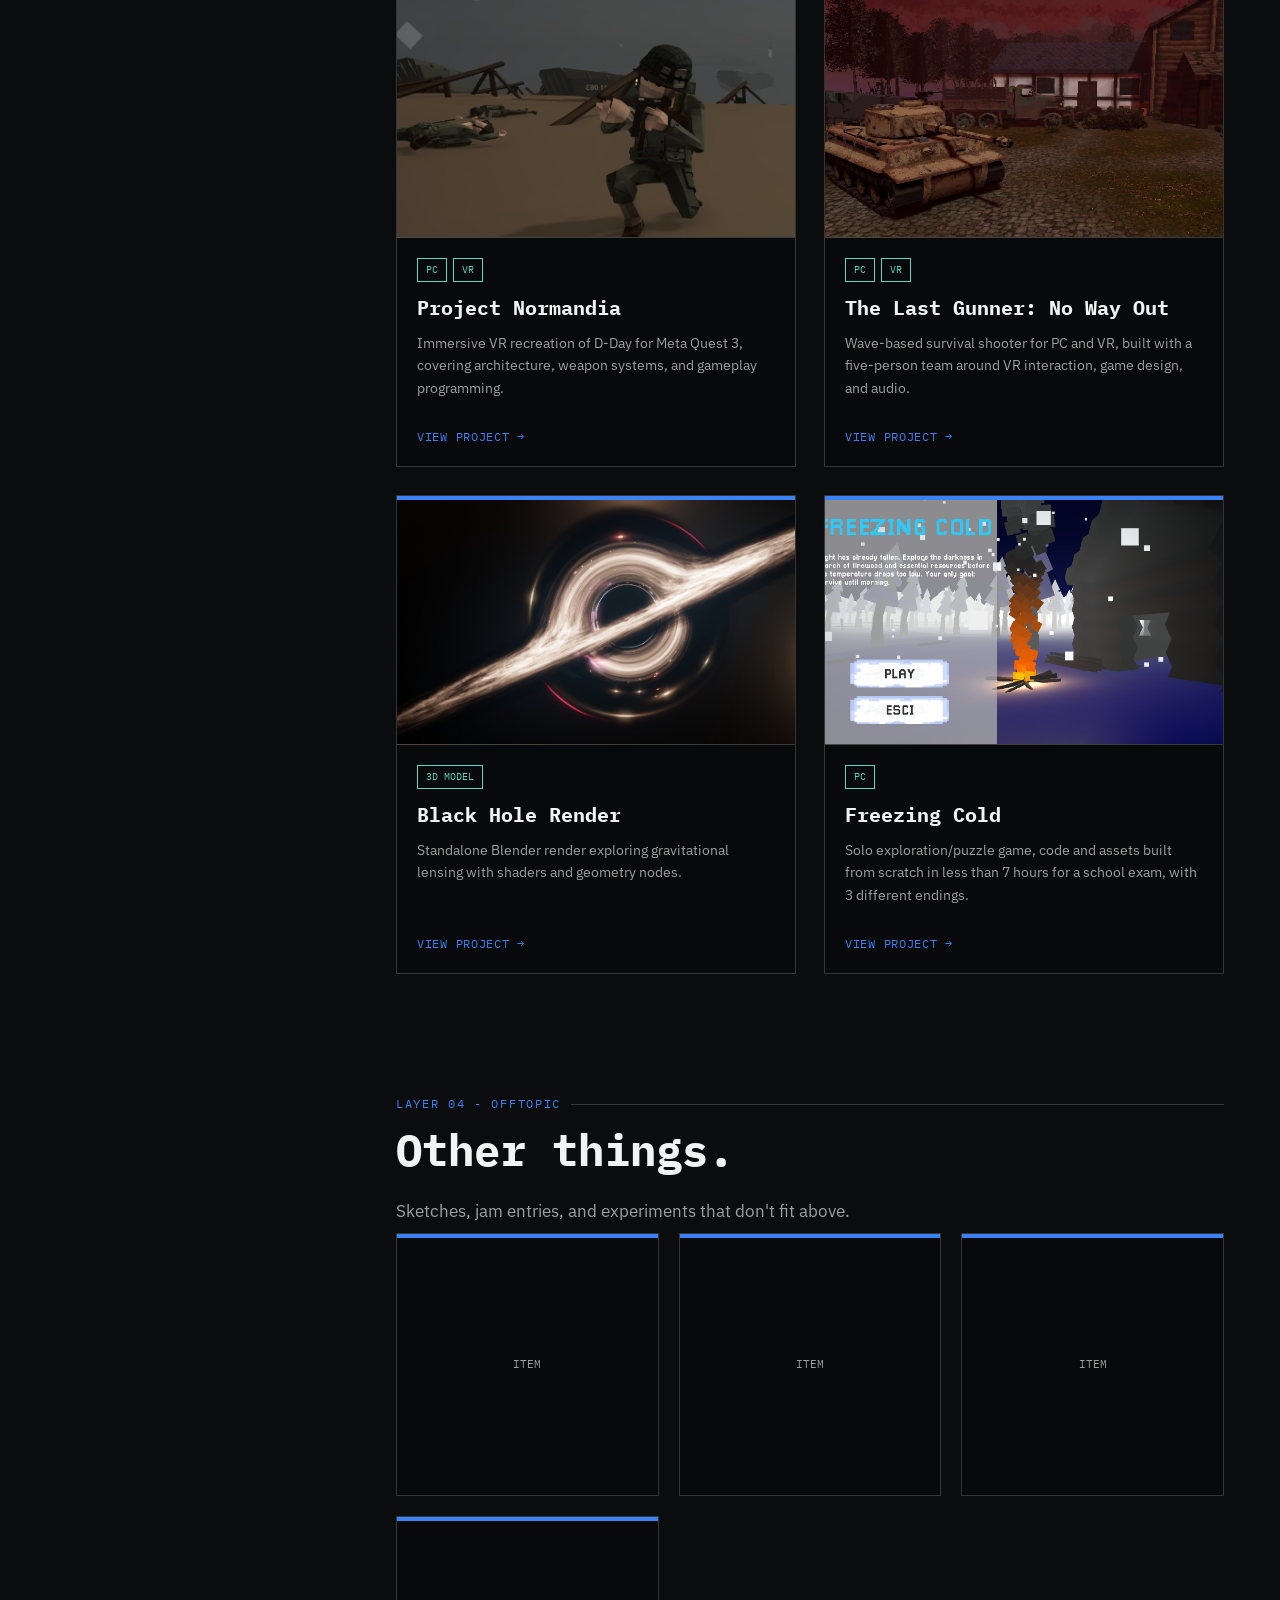
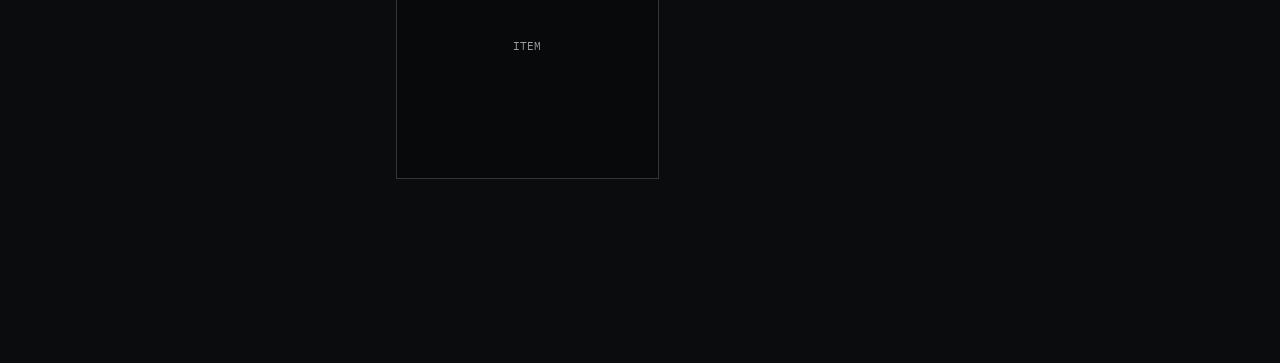
==== commit 55453ef4: "¨Tab_Icon¨" ====
--- a/index.html
+++ b/index.html
@@ -3,6 +3,7 @@
 <head>
 <meta charset="UTF-8">
 <meta name="viewport" content="width=device-width, initial-scale=1.0">
+<link rel="icon" type="image/svg+xml" href="assets/favicon.svg">
 <title>Matteo Battiston - Unity Developer Portfolio</title>
 <link rel="preconnect" href="https://fonts.googleapis.com">
 <link href="https://fonts.googleapis.com/css2?family=Space+Grotesk:wght@500;700&family=IBM+Plex+Sans:wght@400;500&family=IBM+Plex+Mono:wght@400;500&display=swap" rel="stylesheet">
@@ -134,12 +135,12 @@
 
         <article class="project-card" data-tags="pc">
           <a href="project-freezingcold.html" class="project-card__media">
-            <img src="assets/freezingcold/card.png" alt="Freezing Cold title screen, a bonfire glowing in a snowy forest at night">
+            <img src="assets/freezingcold/card.png" alt="Bonfire glowing next to a cabin in a snowy forest at night, Freezing Cold cover art">
           </a>
           <div class="project-card__body">
             <div class="project-card__tags"><span>PC</span></div>
             <h3 class="project-card__title">Freezing Cold</h3>
-            <p class="project-card__desc">Solo exploration/puzzle game, code and assets built from scratch in ~7 hours for a school exam, with 3 different endings.</p>
+            <p class="project-card__desc">Solo exploration/puzzle game, code and assets built from scratch in less than 7 hours for a school exam, with 3 different endings.</p>
             <a href="project-freezingcold.html" class="project-card__link">View project →</a>
           </div>
         </article>
